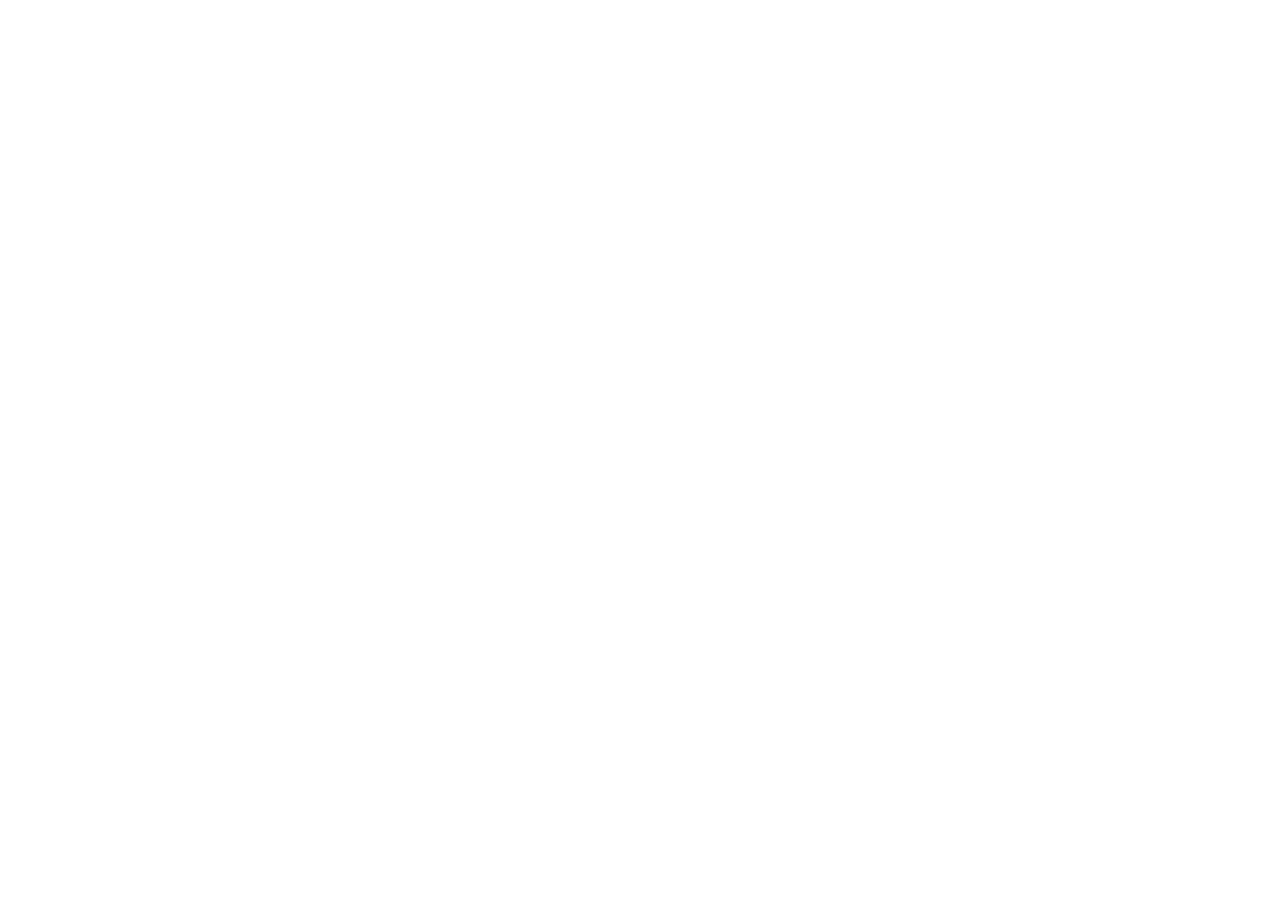
==== index.html @ fe68654c "初始化项目" ====
<!DOCTYPE html>
<html lang="en">

<head>
    <meta charset="UTF-8">
    <meta name="viewport" content="width=device-width, initial-scale=1.0">
    <title>Document</title>
</head>

<body>

</body>

</html>
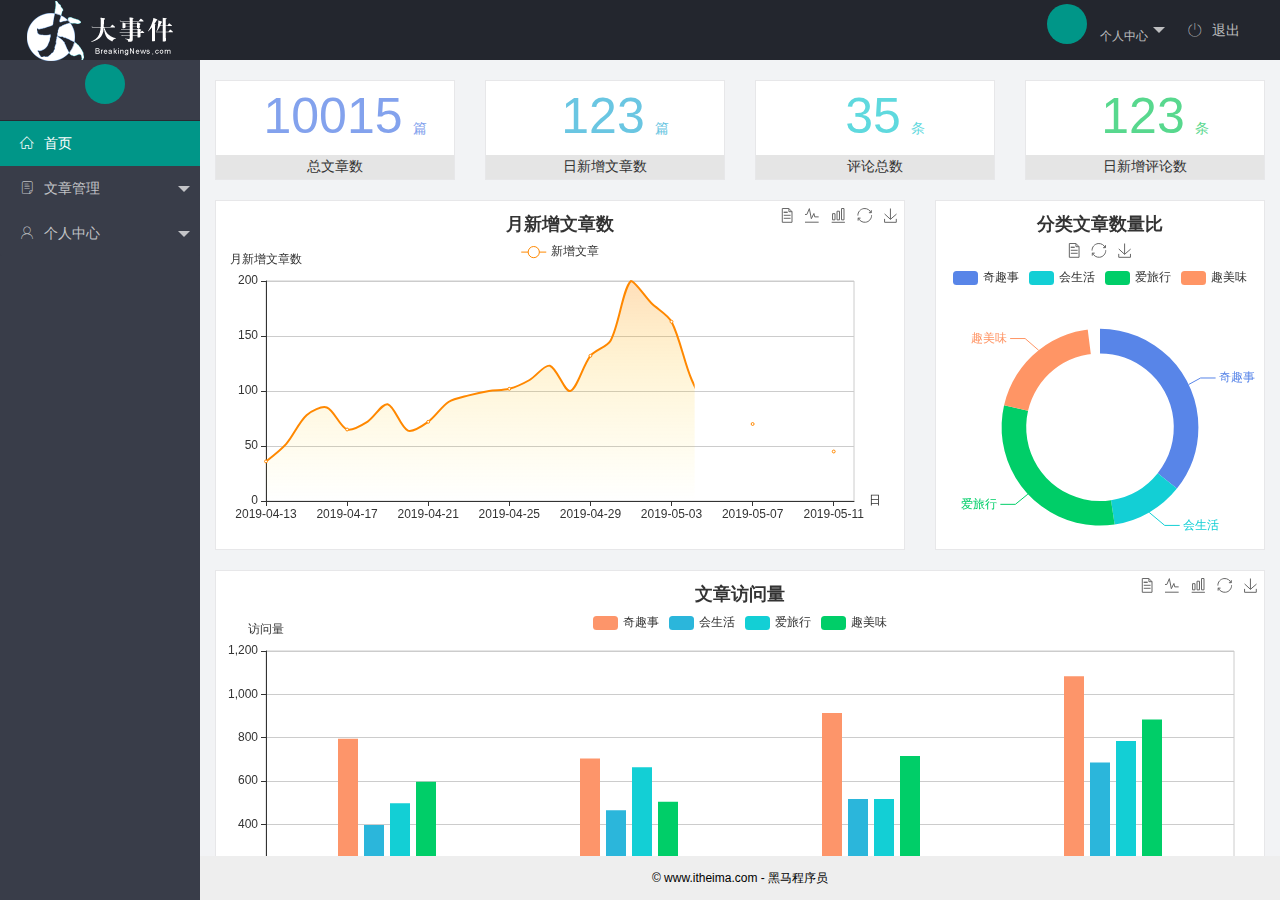
==== commit 1991ad37: "完成了首页" ====
--- a/index.html
+++ b/index.html
@@ -4,10 +4,84 @@
 <head>
     <meta charset="UTF-8">
     <meta name="viewport" content="width=device-width, initial-scale=1.0">
-    <title>Document</title>
+    <title>后台主页</title>
+    <link rel="stylesheet" href="./assets/lib/layui/css/layui.css">
+    <link rel="stylesheet" href="./assets/fonts/iconfont.css">
+    <link rel="stylesheet" href="./assets/css/index.css">
 </head>
 
-<body>
+<body class="layui-layout-body">
+    <div class="layui-layout layui-layout-admin">
+        <div class="layui-header">
+            <div class="layui-logo">
+                <img src="./assets/images/logo.png" alt="">
+            </div>
+            <!-- 头部区域（可配合layui已有的水平导航） -->
+
+            <ul class="layui-nav layui-layout-right">
+                <li class="layui-nav-item">
+                    <a href="javascript:;" class="userinfo">
+                        <span class="text-avatar"></span>
+                        <img src="http://t.cn/RCzsdCq" class="layui-nav-img"> 个人中心
+                    </a>
+                    <dl class="layui-nav-child">
+                        <dd><a href="">基本资料</a></dd>
+                        <dd><a href="">更换头像</a></dd>
+                        <dd><a href="">重置密码</a></dd>
+
+                    </dl>
+                </li>
+                <li class="layui-nav-item logout"><a href="javascript:;"><span class="iconfont icon-tuichu"></span>退出</a></li>
+            </ul>
+        </div>
+
+        <div class="layui-side layui-bg-black">
+            <div class="layui-side-scroll">
+                <div href="javascript:;" class="userinfo">
+                    <img src="http://t.cn/RCzsdCq" class="layui-nav-img">
+                    <span class="text-avatar"></span>
+                    <span class="welcome"></span>
+                </div>
+                <!-- 左侧导航区域（可配合layui已有的垂直导航） -->
+                <ul class="layui-nav layui-nav-tree" lay-shrink="all">
+                    <li class="layui-nav-item layui-this"><a href="./home/dashboard.html" target="fm"><span class="iconfont icon-home"></span>首页</a></li>
+                    <li class="layui-nav-item">
+                        <a class="" href="javascript:;"><span class="iconfont icon-16"></span>文章管理</a>
+                        <dl class="layui-nav-child">
+                            <dd><a href="javascript:;"><i class="layui-icon layui-icon-app"></i>文章列表</a></dd>
+                            <dd><a href="javascript:;"><i class="layui-icon layui-icon-app"></i>文章列表</a></dd>
+                            <dd><a href="javascript:;"><i class="layui-icon layui-icon-app"></i>发表文章</a></dd>
+
+                        </dl>
+                    </li>
+                    <li class="layui-nav-item">
+                        <a href="javascript:;"><span class="iconfont icon-user"></span>个人中心</a>
+                        <dl class="layui-nav-child">
+                            <dd><a href="javascript:;"><i class="layui-icon layui-icon-app"></i>基本资料</a></dd>
+                            <dd><a href="javascript:;"><i class="layui-icon layui-icon-app"></i>更换头像</a></dd>
+                            <dd><a href="javascript:;"><i class="layui-icon layui-icon-app"></i>重置密码</a></dd>
+
+                        </dl>
+                    </li>
+
+                </ul>
+            </div>
+        </div>
+
+        <div class="layui-body">
+            <!-- 内容主体区域 -->
+            <iframe name="fm" src="./home/dashboard.html" frameborder="0"></iframe>
+        </div>
+
+        <div class="layui-footer">
+            <!-- 底部固定区域 -->
+            © www.itheima.com - 黑马程序员
+        </div>
+    </div>
+    <script src="./assets/lib/layui/layui.all.js"></script>
+    <script src="./assets/lib/jquery.js"></script>
+    <script src="./assets/js/formate.js"></script>
+    <script src="./assets/js/index.js"></script>
 
 </body>
 
--- a/assets/lib/layui/css/layui.css
+++ b/assets/lib/layui/css/layui.css
@@ -0,0 +1,2 @@
+/** layui-v2.5.5 MIT License By https://www.layui.com */
+ .layui-inline,img{display:inline-block;vertical-align:middle}h1,h2,h3,h4,h5,h6{font-weight:400}.layui-edge,.layui-header,.layui-inline,.layui-main{position:relative}.layui-body,.layui-edge,.layui-elip{overflow:hidden}.layui-btn,.layui-edge,.layui-inline,img{vertical-align:middle}.layui-btn,.layui-disabled,.layui-icon,.layui-unselect{-moz-user-select:none;-webkit-user-select:none;-ms-user-select:none}.layui-elip,.layui-form-checkbox span,.layui-form-pane .layui-form-label{text-overflow:ellipsis;white-space:nowrap}.layui-breadcrumb,.layui-tree-btnGroup{visibility:hidden}blockquote,body,button,dd,div,dl,dt,form,h1,h2,h3,h4,h5,h6,input,li,ol,p,pre,td,textarea,th,ul{margin:0;padding:0;-webkit-tap-highlight-color:rgba(0,0,0,0)}a:active,a:hover{outline:0}img{border:none}li{list-style:none}table{border-collapse:collapse;border-spacing:0}h4,h5,h6{font-size:100%}button,input,optgroup,option,select,textarea{font-family:inherit;font-size:inherit;font-style:inherit;font-weight:inherit;outline:0}pre{white-space:pre-wrap;white-space:-moz-pre-wrap;white-space:-pre-wrap;white-space:-o-pre-wrap;word-wrap:break-word}body{line-height:24px;font:14px Helvetica Neue,Helvetica,PingFang SC,Tahoma,Arial,sans-serif}hr{height:1px;margin:10px 0;border:0;clear:both}a{color:#333;text-decoration:none}a:hover{color:#777}a cite{font-style:normal;*cursor:pointer}.layui-border-box,.layui-border-box *{box-sizing:border-box}.layui-box,.layui-box *{box-sizing:content-box}.layui-clear{clear:both;*zoom:1}.layui-clear:after{content:'\20';clear:both;*zoom:1;display:block;height:0}.layui-inline{*display:inline;*zoom:1}.layui-edge{display:inline-block;width:0;height:0;border-width:6px;border-style:dashed;border-color:transparent}.layui-edge-top{top:-4px;border-bottom-color:#999;border-bottom-style:solid}.layui-edge-right{border-left-color:#999;border-left-style:solid}.layui-edge-bottom{top:2px;border-top-color:#999;border-top-style:solid}.layui-edge-left{border-right-color:#999;border-right-style:solid}.layui-disabled,.layui-disabled:hover{color:#d2d2d2!important;cursor:not-allowed!important}.layui-circle{border-radius:100%}.layui-show{display:block!important}.layui-hide{display:none!important}@font-face{font-family:layui-icon;src:url(../font/iconfont.eot?v=250);src:url(../font/iconfont.eot?v=250#iefix) format('embedded-opentype'),url(../font/iconfont.woff2?v=250) format('woff2'),url(../font/iconfont.woff?v=250) format('woff'),url(../font/iconfont.ttf?v=250) format('truetype'),url(../font/iconfont.svg?v=250#layui-icon) format('svg')}.layui-icon{font-family:layui-icon!important;font-size:16px;font-style:normal;-webkit-font-smoothing:antialiased;-moz-osx-font-smoothing:grayscale}.layui-icon-reply-fill:before{content:"\e611"}.layui-icon-set-fill:before{content:"\e614"}.layui-icon-menu-fill:before{content:"\e60f"}.layui-icon-search:before{content:"\e615"}.layui-icon-share:before{content:"\e641"}.layui-icon-set-sm:before{content:"\e620"}.layui-icon-engine:before{content:"\e628"}.layui-icon-close:before{content:"\1006"}.layui-icon-close-fill:before{content:"\1007"}.layui-icon-chart-screen:before{content:"\e629"}.layui-icon-star:before{content:"\e600"}.layui-icon-circle-dot:before{content:"\e617"}.layui-icon-chat:before{content:"\e606"}.layui-icon-release:before{content:"\e609"}.layui-icon-list:before{content:"\e60a"}.layui-icon-chart:before{content:"\e62c"}.layui-icon-ok-circle:before{content:"\1005"}.layui-icon-layim-theme:before{content:"\e61b"}.layui-icon-table:before{content:"\e62d"}.layui-icon-right:before{content:"\e602"}.layui-icon-left:before{content:"\e603"}.layui-icon-cart-simple:before{content:"\e698"}.layui-icon-face-cry:before{content:"\e69c"}.layui-icon-face-smile:before{content:"\e6af"}.layui-icon-survey:before{content:"\e6b2"}.layui-icon-tree:before{content:"\e62e"}.layui-icon-upload-circle:before{content:"\e62f"}.layui-icon-add-circle:before{content:"\e61f"}.layui-icon-download-circle:before{content:"\e601"}.layui-icon-templeate-1:before{content:"\e630"}.layui-icon-util:before{content:"\e631"}.layui-icon-face-surprised:before{content:"\e664"}.layui-icon-edit:before{content:"\e642"}.layui-icon-speaker:before{content:"\e645"}.layui-icon-down:before{content:"\e61a"}.layui-icon-file:before{content:"\e621"}.layui-icon-layouts:before{content:"\e632"}.layui-icon-rate-half:before{content:"\e6c9"}.layui-icon-add-circle-fine:before{content:"\e608"}.layui-icon-prev-circle:before{content:"\e633"}.layui-icon-read:before{content:"\e705"}.layui-icon-404:before{content:"\e61c"}.layui-icon-carousel:before{content:"\e634"}.layui-icon-help:before{content:"\e607"}.layui-icon-code-circle:before{content:"\e635"}.layui-icon-water:before{content:"\e636"}.layui-icon-username:before{content:"\e66f"}.layui-icon-find-fill:before{content:"\e670"}.layui-icon-about:before{content:"\e60b"}.layui-icon-location:before{content:"\e715"}.layui-icon-up:before{content:"\e619"}.layui-icon-pause:before{content:"\e651"}.layui-icon-date:before{content:"\e637"}.layui-icon-layim-uploadfile:before{content:"\e61d"}.layui-icon-delete:before{content:"\e640"}.layui-icon-play:before{content:"\e652"}.layui-icon-top:before{content:"\e604"}.layui-icon-friends:before{content:"\e612"}.layui-icon-refresh-3:before{content:"\e9aa"}.layui-icon-ok:before{content:"\e605"}.layui-icon-layer:before{content:"\e638"}.layui-icon-face-smile-fine:before{content:"\e60c"}.layui-icon-dollar:before{content:"\e659"}.layui-icon-group:before{content:"\e613"}.layui-icon-layim-download:before{content:"\e61e"}.layui-icon-picture-fine:before{content:"\e60d"}.layui-icon-link:before{content:"\e64c"}.layui-icon-diamond:before{content:"\e735"}.layui-icon-log:before{content:"\e60e"}.layui-icon-rate-solid:before{content:"\e67a"}.layui-icon-fonts-del:before{content:"\e64f"}.layui-icon-unlink:before{content:"\e64d"}.layui-icon-fonts-clear:before{content:"\e639"}.layui-icon-triangle-r:before{content:"\e623"}.layui-icon-circle:before{content:"\e63f"}.layui-icon-radio:before{content:"\e643"}.layui-icon-align-center:before{content:"\e647"}.layui-icon-align-right:before{content:"\e648"}.layui-icon-align-left:before{content:"\e649"}.layui-icon-loading-1:before{content:"\e63e"}.layui-icon-return:before{content:"\e65c"}.layui-icon-fonts-strong:before{content:"\e62b"}.layui-icon-upload:before{content:"\e67c"}.layui-icon-dialogue:before{content:"\e63a"}.layui-icon-video:before{content:"\e6ed"}.layui-icon-headset:before{content:"\e6fc"}.layui-icon-cellphone-fine:before{content:"\e63b"}.layui-icon-add-1:before{content:"\e654"}.layui-icon-face-smile-b:before{content:"\e650"}.layui-icon-fonts-html:before{content:"\e64b"}.layui-icon-form:before{content:"\e63c"}.layui-icon-cart:before{content:"\e657"}.layui-icon-camera-fill:before{content:"\e65d"}.layui-icon-tabs:before{content:"\e62a"}.layui-icon-fonts-code:before{content:"\e64e"}.layui-icon-fire:before{content:"\e756"}.layui-icon-set:before{content:"\e716"}.layui-icon-fonts-u:before{content:"\e646"}.layui-icon-triangle-d:before{content:"\e625"}.layui-icon-tips:before{content:"\e702"}.layui-icon-picture:before{content:"\e64a"}.layui-icon-more-vertical:before{content:"\e671"}.layui-icon-flag:before{content:"\e66c"}.layui-icon-loading:before{content:"\e63d"}.layui-icon-fonts-i:before{content:"\e644"}.layui-icon-refresh-1:before{content:"\e666"}.layui-icon-rmb:before{content:"\e65e"}.layui-icon-home:before{content:"\e68e"}.layui-icon-user:before{content:"\e770"}.layui-icon-notice:before{content:"\e667"}.layui-icon-login-weibo:before{content:"\e675"}.layui-icon-voice:before{content:"\e688"}.layui-icon-upload-drag:before{content:"\e681"}.layui-icon-login-qq:before{content:"\e676"}.layui-icon-snowflake:before{content:"\e6b1"}.layui-icon-file-b:before{content:"\e655"}.layui-icon-template:before{content:"\e663"}.layui-icon-auz:before{content:"\e672"}.layui-icon-console:before{content:"\e665"}.layui-icon-app:before{content:"\e653"}.layui-icon-prev:before{content:"\e65a"}.layui-icon-website:before{content:"\e7ae"}.layui-icon-next:before{content:"\e65b"}.layui-icon-component:before{content:"\e857"}.layui-icon-more:before{content:"\e65f"}.layui-icon-login-wechat:before{content:"\e677"}.layui-icon-shrink-right:before{content:"\e668"}.layui-icon-spread-left:before{content:"\e66b"}.layui-icon-camera:before{content:"\e660"}.layui-icon-note:before{content:"\e66e"}.layui-icon-refresh:before{content:"\e669"}.layui-icon-female:before{content:"\e661"}.layui-icon-male:before{content:"\e662"}.layui-icon-password:before{content:"\e673"}.layui-icon-senior:before{content:"\e674"}.layui-icon-theme:before{content:"\e66a"}.layui-icon-tread:before{content:"\e6c5"}.layui-icon-praise:before{content:"\e6c6"}.layui-icon-star-fill:before{content:"\e658"}.layui-icon-rate:before{content:"\e67b"}.layui-icon-template-1:before{content:"\e656"}.layui-icon-vercode:before{content:"\e679"}.layui-icon-cellphone:before{content:"\e678"}.layui-icon-screen-full:before{content:"\e622"}.layui-icon-screen-restore:before{content:"\e758"}.layui-icon-cols:before{content:"\e610"}.layui-icon-export:before{content:"\e67d"}.layui-icon-print:before{content:"\e66d"}.layui-icon-slider:before{content:"\e714"}.layui-icon-addition:before{content:"\e624"}.layui-icon-subtraction:before{content:"\e67e"}.layui-icon-service:before{content:"\e626"}.layui-icon-transfer:before{content:"\e691"}.layui-main{width:1140px;margin:0 auto}.layui-header{z-index:1000;height:60px}.layui-header a:hover{transition:all .5s;-webkit-transition:all .5s}.layui-side{position:fixed;left:0;top:0;bottom:0;z-index:999;width:200px;overflow-x:hidden}.layui-side-scroll{position:relative;width:220px;height:100%;overflow-x:hidden}.layui-body{position:absolute;left:200px;right:0;top:0;bottom:0;z-index:998;width:auto;overflow-y:auto;box-sizing:border-box}.layui-layout-body{overflow:hidden}.layui-layout-admin .layui-header{background-color:#23262E}.layui-layout-admin .layui-side{top:60px;width:200px;overflow-x:hidden}.layui-layout-admin .layui-body{position:fixed;top:60px;bottom:44px}.layui-layout-admin .layui-main{width:auto;margin:0 15px}.layui-layout-admin .layui-footer{position:fixed;left:200px;right:0;bottom:0;height:44px;line-height:44px;padding:0 15px;background-color:#eee}.layui-layout-admin .layui-logo{position:absolute;left:0;top:0;width:200px;height:100%;line-height:60px;text-align:center;color:#009688;font-size:16px}.layui-layout-admin .layui-header .layui-nav{background:0 0}.layui-layout-left{position:absolute!important;left:200px;top:0}.layui-layout-right{position:absolute!important;right:0;top:0}.layui-container{position:relative;margin:0 auto;padding:0 15px;box-sizing:border-box}.layui-fluid{position:relative;margin:0 auto;padding:0 15px}.layui-row:after,.layui-row:before{content:'';display:block;clear:both}.layui-col-lg1,.layui-col-lg10,.layui-col-lg11,.layui-col-lg12,.layui-col-lg2,.layui-col-lg3,.layui-col-lg4,.layui-col-lg5,.layui-col-lg6,.layui-col-lg7,.layui-col-lg8,.layui-col-lg9,.layui-col-md1,.layui-col-md10,.layui-col-md11,.layui-col-md12,.layui-col-md2,.layui-col-md3,.layui-col-md4,.layui-col-md5,.layui-col-md6,.layui-col-md7,.layui-col-md8,.layui-col-md9,.layui-col-sm1,.layui-col-sm10,.layui-col-sm11,.layui-col-sm12,.layui-col-sm2,.layui-col-sm3,.layui-col-sm4,.layui-col-sm5,.layui-col-sm6,.layui-col-sm7,.layui-col-sm8,.layui-col-sm9,.layui-col-xs1,.layui-col-xs10,.layui-col-xs11,.layui-col-xs12,.layui-col-xs2,.layui-col-xs3,.layui-col-xs4,.layui-col-xs5,.layui-col-xs6,.layui-col-xs7,.layui-col-xs8,.layui-col-xs9{position:relative;display:block;box-sizing:border-box}.layui-col-xs1,.layui-col-xs10,.layui-col-xs11,.layui-col-xs12,.layui-col-xs2,.layui-col-xs3,.layui-col-xs4,.layui-col-xs5,.layui-col-xs6,.layui-col-xs7,.layui-col-xs8,.layui-col-xs9{float:left}.layui-col-xs1{width:8.33333333%}.layui-col-xs2{width:16.66666667%}.layui-col-xs3{width:25%}.layui-col-xs4{width:33.33333333%}.layui-col-xs5{width:41.66666667%}.layui-col-xs6{width:50%}.layui-col-xs7{width:58.33333333%}.layui-col-xs8{width:66.66666667%}.layui-col-xs9{width:75%}.layui-col-xs10{width:83.33333333%}.layui-col-xs11{width:91.66666667%}.layui-col-xs12{width:100%}.layui-col-xs-offset1{margin-left:8.33333333%}.layui-col-xs-offset2{margin-left:16.66666667%}.layui-col-xs-offset3{margin-left:25%}.layui-col-xs-offset4{margin-left:33.33333333%}.layui-col-xs-offset5{margin-left:41.66666667%}.layui-col-xs-offset6{margin-left:50%}.layui-col-xs-offset7{margin-left:58.33333333%}.layui-col-xs-offset8{margin-left:66.66666667%}.layui-col-xs-offset9{margin-left:75%}.layui-col-xs-offset10{margin-left:83.33333333%}.layui-col-xs-offset11{margin-left:91.66666667%}.layui-col-xs-offset12{margin-left:100%}@media screen and (max-width:768px){.layui-hide-xs{display:none!important}.layui-show-xs-block{display:block!important}.layui-show-xs-inline{display:inline!important}.layui-show-xs-inline-block{display:inline-block!important}}@media screen and (min-width:768px){.layui-container{width:750px}.layui-hide-sm{display:none!important}.layui-show-sm-block{display:block!important}.layui-show-sm-inline{display:inline!important}.layui-show-sm-inline-block{display:inline-block!important}.layui-col-sm1,.layui-col-sm10,.layui-col-sm11,.layui-col-sm12,.layui-col-sm2,.layui-col-sm3,.layui-col-sm4,.layui-col-sm5,.layui-col-sm6,.layui-col-sm7,.layui-col-sm8,.layui-col-sm9{float:left}.layui-col-sm1{width:8.33333333%}.layui-col-sm2{width:16.66666667%}.layui-col-sm3{width:25%}.layui-col-sm4{width:33.33333333%}.layui-col-sm5{width:41.66666667%}.layui-col-sm6{width:50%}.layui-col-sm7{width:58.33333333%}.layui-col-sm8{width:66.66666667%}.layui-col-sm9{width:75%}.layui-col-sm10{width:83.33333333%}.layui-col-sm11{width:91.66666667%}.layui-col-sm12{width:100%}.layui-col-sm-offset1{margin-left:8.33333333%}.layui-col-sm-offset2{margin-left:16.66666667%}.layui-col-sm-offset3{margin-left:25%}.layui-col-sm-offset4{margin-left:33.33333333%}.layui-col-sm-offset5{margin-left:41.66666667%}.layui-col-sm-offset6{margin-left:50%}.layui-col-sm-offset7{margin-left:58.33333333%}.layui-col-sm-offset8{margin-left:66.66666667%}.layui-col-sm-offset9{margin-left:75%}.layui-col-sm-offset10{margin-left:83.33333333%}.layui-col-sm-offset11{margin-left:91.66666667%}.layui-col-sm-offset12{margin-left:100%}}@media screen and (min-width:992px){.layui-container{width:970px}.layui-hide-md{display:none!important}.layui-show-md-block{display:block!important}.layui-show-md-inline{display:inline!important}.layui-show-md-inline-block{display:inline-block!important}.layui-col-md1,.layui-col-md10,.layui-col-md11,.layui-col-md12,.layui-col-md2,.layui-col-md3,.layui-col-md4,.layui-col-md5,.layui-col-md6,.layui-col-md7,.layui-col-md8,.layui-col-md9{float:left}.layui-col-md1{width:8.33333333%}.layui-col-md2{width:16.66666667%}.layui-col-md3{width:25%}.layui-col-md4{width:33.33333333%}.layui-col-md5{width:41.66666667%}.layui-col-md6{width:50%}.layui-col-md7{width:58.33333333%}.layui-col-md8{width:66.66666667%}.layui-col-md9{width:75%}.layui-col-md10{width:83.33333333%}.layui-col-md11{width:91.66666667%}.layui-col-md12{width:100%}.layui-col-md-offset1{margin-left:8.33333333%}.layui-col-md-offset2{margin-left:16.66666667%}.layui-col-md-offset3{margin-left:25%}.layui-col-md-offset4{margin-left:33.33333333%}.layui-col-md-offset5{margin-left:41.66666667%}.layui-col-md-offset6{margin-left:50%}.layui-col-md-offset7{margin-left:58.33333333%}.layui-col-md-offset8{margin-left:66.66666667%}.layui-col-md-offset9{margin-left:75%}.layui-col-md-offset10{margin-left:83.33333333%}.layui-col-md-offset11{margin-left:91.66666667%}.layui-col-md-offset12{margin-left:100%}}@media screen and (min-width:1200px){.layui-container{width:1170px}.layui-hide-lg{display:none!important}.layui-show-lg-block{display:block!important}.layui-show-lg-inline{display:inline!important}.layui-show-lg-inline-block{display:inline-block!important}.layui-col-lg1,.layui-col-lg10,.layui-col-lg11,.layui-col-lg12,.layui-col-lg2,.layui-col-lg3,.layui-col-lg4,.layui-col-lg5,.layui-col-lg6,.layui-col-lg7,.layui-col-lg8,.layui-col-lg9{float:left}.layui-col-lg1{width:8.33333333%}.layui-col-lg2{width:16.66666667%}.layui-col-lg3{width:25%}.layui-col-lg4{width:33.33333333%}.layui-col-lg5{width:41.66666667%}.layui-col-lg6{width:50%}.layui-col-lg7{width:58.33333333%}.layui-col-lg8{width:66.66666667%}.layui-col-lg9{width:75%}.layui-col-lg10{width:83.33333333%}.layui-col-lg11{width:91.66666667%}.layui-col-lg12{width:100%}.layui-col-lg-offset1{margin-left:8.33333333%}.layui-col-lg-offset2{margin-left:16.66666667%}.layui-col-lg-offset3{margin-left:25%}.layui-col-lg-offset4{margin-left:33.33333333%}.layui-col-lg-offset5{margin-left:41.66666667%}.layui-col-lg-offset6{margin-left:50%}.layui-col-lg-offset7{margin-left:58.33333333%}.layui-col-lg-offset8{margin-left:66.66666667%}.layui-col-lg-offset9{margin-left:75%}.layui-col-lg-offset10{margin-left:83.33333333%}.layui-col-lg-offset11{margin-left:91.66666667%}.layui-col-lg-offset12{margin-left:100%}}.layui-col-space1{margin:-.5px}.layui-col-space1>*{padding:.5px}.layui-col-space3{margin:-1.5px}.layui-col-space3>*{padding:1.5px}.layui-col-space5{margin:-2.5px}.layui-col-space5>*{padding:2.5px}.layui-col-space8{margin:-3.5px}.layui-col-space8>*{padding:3.5px}.layui-col-space10{margin:-5px}.layui-col-space10>*{padding:5px}.layui-col-space12{margin:-6px}.layui-col-space12>*{padding:6px}.layui-col-space15{margin:-7.5px}.layui-col-space15>*{padding:7.5px}.layui-col-space18{margin:-9px}.layui-col-space18>*{padding:9px}.layui-col-space20{margin:-10px}.layui-col-space20>*{padding:10px}.layui-col-space22{margin:-11px}.layui-col-space22>*{padding:11px}.layui-col-space25{margin:-12.5px}.layui-col-space25>*{padding:12.5px}.layui-col-space30{margin:-15px}.layui-col-space30>*{padding:15px}.layui-btn,.layui-input,.layui-select,.layui-textarea,.layui-upload-button{outline:0;-webkit-appearance:none;transition:all .3s;-webkit-transition:all .3s;box-sizing:border-box}.layui-elem-quote{margin-bottom:10px;padding:15px;line-height:22px;border-left:5px solid #009688;border-radius:0 2px 2px 0;background-color:#f2f2f2}.layui-quote-nm{border-style:solid;border-width:1px 1px 1px 5px;background:0 0}.layui-elem-field{margin-bottom:10px;padding:0;border-width:1px;border-style:solid}.layui-elem-field legend{margin-left:20px;padding:0 10px;font-size:20px;font-weight:300}.layui-field-title{margin:10px 0 20px;border-width:1px 0 0}.layui-field-box{padding:10px 15px}.layui-field-title .layui-field-box{padding:10px 0}.layui-progress{position:relative;height:6px;border-radius:20px;background-color:#e2e2e2}.layui-progress-bar{position:absolute;left:0;top:0;width:0;max-width:100%;height:6px;border-radius:20px;text-align:right;background-color:#5FB878;transition:all .3s;-webkit-transition:all .3s}.layui-progress-big,.layui-progress-big .layui-progress-bar{height:18px;line-height:18px}.layui-progress-text{position:relative;top:-20px;line-height:18px;font-size:12px;color:#666}.layui-progress-big .layui-progress-text{position:static;padding:0 10px;color:#fff}.layui-collapse{border-width:1px;border-style:solid;border-radius:2px}.layui-colla-content,.layui-colla-item{border-top-width:1px;border-top-style:solid}.layui-colla-item:first-child{border-top:none}.layui-colla-title{position:relative;height:42px;line-height:42px;padding:0 15px 0 35px;color:#333;background-color:#f2f2f2;cursor:pointer;font-size:14px;overflow:hidden}.layui-colla-content{display:none;padding:10px 15px;line-height:22px;color:#666}.layui-colla-icon{position:absolute;left:15px;top:0;font-size:14px}.layui-card{margin-bottom:15px;border-radius:2px;background-color:#fff;box-shadow:0 1px 2px 0 rgba(0,0,0,.05)}.layui-card:last-child{margin-bottom:0}.layui-card-header{position:relative;height:42px;line-height:42px;padding:0 15px;border-bottom:1px solid #f6f6f6;color:#333;border-radius:2px 2px 0 0;font-size:14px}.layui-bg-black,.layui-bg-blue,.layui-bg-cyan,.layui-bg-green,.layui-bg-orange,.layui-bg-red{color:#fff!important}.layui-card-body{position:relative;padding:10px 15px;line-height:24px}.layui-card-body[pad15]{padding:15px}.layui-card-body[pad20]{padding:20px}.layui-card-body .layui-table{margin:5px 0}.layui-card .layui-tab{margin:0}.layui-panel-window{position:relative;padding:15px;border-radius:0;border-top:5px solid #E6E6E6;background-color:#fff}.layui-auxiliar-moving{position:fixed;left:0;right:0;top:0;bottom:0;width:100%;height:100%;background:0 0;z-index:9999999999}.layui-form-label,.layui-form-mid,.layui-form-select,.layui-input-block,.layui-input-inline,.layui-textarea{position:relative}.layui-bg-red{background-color:#FF5722!important}.layui-bg-orange{background-color:#FFB800!important}.layui-bg-green{background-color:#009688!important}.layui-bg-cyan{background-color:#2F4056!important}.layui-bg-blue{background-color:#1E9FFF!important}.layui-bg-black{background-color:#393D49!important}.layui-bg-gray{background-color:#eee!important;color:#666!important}.layui-badge-rim,.layui-colla-content,.layui-colla-item,.layui-collapse,.layui-elem-field,.layui-form-pane .layui-form-item[pane],.layui-form-pane .layui-form-label,.layui-input,.layui-layedit,.layui-layedit-tool,.layui-quote-nm,.layui-select,.layui-tab-bar,.layui-tab-card,.layui-tab-title,.layui-tab-title .layui-this:after,.layui-textarea{border-color:#e6e6e6}.layui-timeline-item:before,hr{background-color:#e6e6e6}.layui-text{line-height:22px;font-size:14px;color:#666}.layui-text h1,.layui-text h2,.layui-text h3{font-weight:500;color:#333}.layui-text h1{font-size:30px}.layui-text h2{font-size:24px}.layui-text h3{font-size:18px}.layui-text a:not(.layui-btn){color:#01AAED}.layui-text a:not(.layui-btn):hover{text-decoration:underline}.layui-text ul{padding:5px 0 5px 15px}.layui-text ul li{margin-top:5px;list-style-type:disc}.layui-text em,.layui-word-aux{color:#999!important;padding:0 5px!important}.layui-btn{display:inline-block;height:38px;line-height:38px;padding:0 18px;background-color:#009688;color:#fff;white-space:nowrap;text-align:center;font-size:14px;border:none;border-radius:2px;cursor:pointer}.layui-btn:hover{opacity:.8;filter:alpha(opacity=80);color:#fff}.layui-btn:active{opacity:1;filter:alpha(opacity=100)}.layui-btn+.layui-btn{margin-left:10px}.layui-btn-container{font-size:0}.layui-btn-container .layui-btn{margin-right:10px;margin-bottom:10px}.layui-btn-container .layui-btn+.layui-btn{margin-left:0}.layui-table .layui-btn-container .layui-btn{margin-bottom:9px}.layui-btn-radius{border-radius:100px}.layui-btn .layui-icon{margin-right:3px;font-size:18px;vertical-align:bottom;vertical-align:middle\9}.layui-btn-primary{border:1px solid #C9C9C9;background-color:#fff;color:#555}.layui-btn-primary:hover{border-color:#009688;color:#333}.layui-btn-normal{background-color:#1E9FFF}.layui-btn-warm{background-color:#FFB800}.layui-btn-danger{background-color:#FF5722}.layui-btn-checked{background-color:#5FB878}.layui-btn-disabled,.layui-btn-disabled:active,.layui-btn-disabled:hover{border:1px solid #e6e6e6;background-color:#FBFBFB;color:#C9C9C9;cursor:not-allowed;opacity:1}.layui-btn-lg{height:44px;line-height:44px;padding:0 25px;font-size:16px}.layui-btn-sm{height:30px;line-height:30px;padding:0 10px;font-size:12px}.layui-btn-sm i{font-size:16px!important}.layui-btn-xs{height:22px;line-height:22px;padding:0 5px;font-size:12px}.layui-btn-xs i{font-size:14px!important}.layui-btn-group{display:inline-block;vertical-align:middle;font-size:0}.layui-btn-group .layui-btn{margin-left:0!important;margin-right:0!important;border-left:1px solid rgba(255,255,255,.5);border-radius:0}.layui-btn-group .layui-btn-primary{border-left:none}.layui-btn-group .layui-btn-primary:hover{border-color:#C9C9C9;color:#009688}.layui-btn-group .layui-btn:first-child{border-left:none;border-radius:2px 0 0 2px}.layui-btn-group .layui-btn-primary:first-child{border-left:1px solid #c9c9c9}.layui-btn-group .layui-btn:last-child{border-radius:0 2px 2px 0}.layui-btn-group .layui-btn+.layui-btn{margin-left:0}.layui-btn-group+.layui-btn-group{margin-left:10px}.layui-btn-fluid{width:100%}.layui-input,.layui-select,.layui-textarea{height:38px;line-height:1.3;line-height:38px\9;border-width:1px;border-style:solid;background-color:#fff;border-radius:2px}.layui-input::-webkit-input-placeholder,.layui-select::-webkit-input-placeholder,.layui-textarea::-webkit-input-placeholder{line-height:1.3}.layui-input,.layui-textarea{display:block;width:100%;padding-left:10px}.layui-input:hover,.layui-textarea:hover{border-color:#D2D2D2!important}.layui-input:focus,.layui-textarea:focus{border-color:#C9C9C9!important}.layui-textarea{min-height:100px;height:auto;line-height:20px;padding:6px 10px;resize:vertical}.layui-select{padding:0 10px}.layui-form input[type=checkbox],.layui-form input[type=radio],.layui-form select{display:none}.layui-form [lay-ignore]{display:initial}.layui-form-item{margin-bottom:15px;clear:both;*zoom:1}.layui-form-item:after{content:'\20';clear:both;*zoom:1;display:block;height:0}.layui-form-label{float:left;display:block;padding:9px 15px;width:80px;font-weight:400;line-height:20px;text-align:right}.layui-form-label-col{display:block;float:none;padding:9px 0;line-height:20px;text-align:left}.layui-form-item .layui-inline{margin-bottom:5px;margin-right:10px}.layui-input-block{margin-left:110px;min-height:36px}.layui-input-inline{display:inline-block;vertical-align:middle}.layui-form-item .layui-input-inline{float:left;width:190px;margin-right:10px}.layui-form-text .layui-input-inline{width:auto}.layui-form-mid{float:left;display:block;padding:9px 0!important;line-height:20px;margin-right:10px}.layui-form-danger+.layui-form-select .layui-input,.layui-form-danger:focus{border-color:#FF5722!important}.layui-form-select .layui-input{padding-right:30px;cursor:pointer}.layui-form-select .layui-edge{position:absolute;right:10px;top:50%;margin-top:-3px;cursor:pointer;border-width:6px;border-top-color:#c2c2c2;border-top-style:solid;transition:all .3s;-webkit-transition:all .3s}.layui-form-select dl{display:none;position:absolute;left:0;top:42px;padding:5px 0;z-index:899;min-width:100%;border:1px solid #d2d2d2;max-height:300px;overflow-y:auto;background-color:#fff;border-radius:2px;box-shadow:0 2px 4px rgba(0,0,0,.12);box-sizing:border-box}.layui-form-select dl dd,.layui-form-select dl dt{padding:0 10px;line-height:36px;white-space:nowrap;overflow:hidden;text-overflow:ellipsis}.layui-form-select dl dt{font-size:12px;color:#999}.layui-form-select dl dd{cursor:pointer}.layui-form-select dl dd:hover{background-color:#f2f2f2;-webkit-transition:.5s all;transition:.5s all}.layui-form-select .layui-select-group dd{padding-left:20px}.layui-form-select dl dd.layui-select-tips{padding-left:10px!important;color:#999}.layui-form-select dl dd.layui-this{background-color:#5FB878;color:#fff}.layui-form-checkbox,.layui-form-select dl dd.layui-disabled{background-color:#fff}.layui-form-selected dl{display:block}.layui-form-checkbox,.layui-form-checkbox *,.layui-form-switch{display:inline-block;vertical-align:middle}.layui-form-selected .layui-edge{margin-top:-9px;-webkit-transform:rotate(180deg);transform:rotate(180deg);margin-top:-3px\9}:root .layui-form-selected .layui-edge{margin-top:-9px\0/IE9}.layui-form-selectup dl{top:auto;bottom:42px}.layui-select-none{margin:5px 0;text-align:center;color:#999}.layui-select-disabled .layui-disabled{border-color:#eee!important}.layui-select-disabled .layui-edge{border-top-color:#d2d2d2}.layui-form-checkbox{position:relative;height:30px;line-height:30px;margin-right:10px;padding-right:30px;cursor:pointer;font-size:0;-webkit-transition:.1s linear;transition:.1s linear;box-sizing:border-box}.layui-form-checkbox span{padding:0 10px;height:100%;font-size:14px;border-radius:2px 0 0 2px;background-color:#d2d2d2;color:#fff;overflow:hidden}.layui-form-checkbox:hover span{background-color:#c2c2c2}.layui-form-checkbox i{position:absolute;right:0;top:0;width:30px;height:28px;border:1px solid #d2d2d2;border-left:none;border-radius:0 2px 2px 0;color:#fff;font-size:20px;text-align:center}.layui-form-checkbox:hover i{border-color:#c2c2c2;color:#c2c2c2}.layui-form-checked,.layui-form-checked:hover{border-color:#5FB878}.layui-form-checked span,.layui-form-checked:hover span{background-color:#5FB878}.layui-form-checked i,.layui-form-checked:hover i{color:#5FB878}.layui-form-item .layui-form-checkbox{margin-top:4px}.layui-form-checkbox[lay-skin=primary]{height:auto!important;line-height:normal!important;min-width:18px;min-height:18px;border:none!important;margin-right:0;padding-left:28px;padding-right:0;background:0 0}.layui-form-checkbox[lay-skin=primary] span{padding-left:0;padding-right:15px;line-height:18px;background:0 0;color:#666}.layui-form-checkbox[lay-skin=primary] i{right:auto;left:0;width:16px;height:16px;line-height:16px;border:1px solid #d2d2d2;font-size:12px;border-radius:2px;background-color:#fff;-webkit-transition:.1s linear;transition:.1s linear}.layui-form-checkbox[lay-skin=primary]:hover i{border-color:#5FB878;color:#fff}.layui-form-checked[lay-skin=primary] i{border-color:#5FB878!important;background-color:#5FB878;color:#fff}.layui-checkbox-disbaled[lay-skin=primary] span{background:0 0!important;color:#c2c2c2}.layui-checkbox-disbaled[lay-skin=primary]:hover i{border-color:#d2d2d2}.layui-form-item .layui-form-checkbox[lay-skin=primary]{margin-top:10px}.layui-form-switch{position:relative;height:22px;line-height:22px;min-width:35px;padding:0 5px;margin-top:8px;border:1px solid #d2d2d2;border-radius:20px;cursor:pointer;background-color:#fff;-webkit-transition:.1s linear;transition:.1s linear}.layui-form-switch i{position:absolute;left:5px;top:3px;width:16px;height:16px;border-radius:20px;background-color:#d2d2d2;-webkit-transition:.1s linear;transition:.1s linear}.layui-form-switch em{position:relative;top:0;width:25px;margin-left:21px;padding:0!important;text-align:center!important;color:#999!important;font-style:normal!important;font-size:12px}.layui-form-onswitch{border-color:#5FB878;background-color:#5FB878}.layui-checkbox-disbaled,.layui-checkbox-disbaled i{border-color:#e2e2e2!important}.layui-form-onswitch i{left:100%;margin-left:-21px;background-color:#fff}.layui-form-onswitch em{margin-left:5px;margin-right:21px;color:#fff!important}.layui-checkbox-disbaled span{background-color:#e2e2e2!important}.layui-checkbox-disbaled:hover i{color:#fff!important}[lay-radio]{display:none}.layui-form-radio,.layui-form-radio *{display:inline-block;vertical-align:middle}.layui-form-radio{line-height:28px;margin:6px 10px 0 0;padding-right:10px;cursor:pointer;font-size:0}.layui-form-radio *{font-size:14px}.layui-form-radio>i{margin-right:8px;font-size:22px;color:#c2c2c2}.layui-form-radio>i:hover,.layui-form-radioed>i{color:#5FB878}.layui-radio-disbaled>i{color:#e2e2e2!important}.layui-form-pane .layui-form-label{width:110px;padding:8px 15px;height:38px;line-height:20px;border-width:1px;border-style:solid;border-radius:2px 0 0 2px;text-align:center;background-color:#FBFBFB;overflow:hidden;box-sizing:border-box}.layui-form-pane .layui-input-inline{margin-left:-1px}.layui-form-pane .layui-input-block{margin-left:110px;left:-1px}.layui-form-pane .layui-input{border-radius:0 2px 2px 0}.layui-form-pane .layui-form-text .layui-form-label{float:none;width:100%;border-radius:2px;box-sizing:border-box;text-align:left}.layui-form-pane .layui-form-text .layui-input-inline{display:block;margin:0;top:-1px;clear:both}.layui-form-pane .layui-form-text .layui-input-block{margin:0;left:0;top:-1px}.layui-form-pane .layui-form-text .layui-textarea{min-height:100px;border-radius:0 0 2px 2px}.layui-form-pane .layui-form-checkbox{margin:4px 0 4px 10px}.layui-form-pane .layui-form-radio,.layui-form-pane .layui-form-switch{margin-top:6px;margin-left:10px}.layui-form-pane .layui-form-item[pane]{position:relative;border-width:1px;border-style:solid}.layui-form-pane .layui-form-item[pane] .layui-form-label{position:absolute;left:0;top:0;height:100%;border-width:0 1px 0 0}.layui-form-pane .layui-form-item[pane] .layui-input-inline{margin-left:110px}@media screen and (max-width:450px){.layui-form-item .layui-form-label{text-overflow:ellipsis;overflow:hidden;white-space:nowrap}.layui-form-item .layui-inline{display:block;margin-right:0;margin-bottom:20px;clear:both}.layui-form-item .layui-inline:after{content:'\20';clear:both;display:block;height:0}.layui-form-item .layui-input-inline{display:block;float:none;left:-3px;width:auto;margin:0 0 10px 112px}.layui-form-item .layui-input-inline+.layui-form-mid{margin-left:110px;top:-5px;padding:0}.layui-form-item .layui-form-checkbox{margin-right:5px;margin-bottom:5px}}.layui-layedit{border-width:1px;border-style:solid;border-radius:2px}.layui-layedit-tool{padding:3px 5px;border-bottom-width:1px;border-bottom-style:solid;font-size:0}.layedit-tool-fixed{position:fixed;top:0;border-top:1px solid #e2e2e2}.layui-layedit-tool .layedit-tool-mid,.layui-layedit-tool .layui-icon{display:inline-block;vertical-align:middle;text-align:center;font-size:14px}.layui-layedit-tool .layui-icon{position:relative;width:32px;height:30px;line-height:30px;margin:3px 5px;color:#777;cursor:pointer;border-radius:2px}.layui-layedit-tool .layui-icon:hover{color:#393D49}.layui-layedit-tool .layui-icon:active{color:#000}.layui-layedit-tool .layedit-tool-active{background-color:#e2e2e2;color:#000}.layui-layedit-tool .layui-disabled,.layui-layedit-tool .layui-disabled:hover{color:#d2d2d2;cursor:not-allowed}.layui-layedit-tool .layedit-tool-mid{width:1px;height:18px;margin:0 10px;background-color:#d2d2d2}.layedit-tool-html{width:50px!important;font-size:30px!important}.layedit-tool-b,.layedit-tool-code,.layedit-tool-help{font-size:16px!important}.layedit-tool-d,.layedit-tool-face,.layedit-tool-image,.layedit-tool-unlink{font-size:18px!important}.layedit-tool-image input{position:absolute;font-size:0;left:0;top:0;width:100%;height:100%;opacity:.01;filter:Alpha(opacity=1);cursor:pointer}.layui-layedit-iframe iframe{display:block;width:100%}#LAY_layedit_code{overflow:hidden}.layui-laypage{display:inline-block;*display:inline;*zoom:1;vertical-align:middle;margin:10px 0;font-size:0}.layui-laypage>a:first-child,.layui-laypage>a:first-child em{border-radius:2px 0 0 2px}.layui-laypage>a:last-child,.layui-laypage>a:last-child em{border-radius:0 2px 2px 0}.layui-laypage>:first-child{margin-left:0!important}.layui-laypage>:last-child{margin-right:0!important}.layui-laypage a,.layui-laypage button,.layui-laypage input,.layui-laypage select,.layui-laypage span{border:1px solid #e2e2e2}.layui-laypage a,.layui-laypage span{display:inline-block;*display:inline;*zoom:1;vertical-align:middle;padding:0 15px;height:28px;line-height:28px;margin:0 -1px 5px 0;background-color:#fff;color:#333;font-size:12px}.layui-flow-more a *,.layui-laypage input,.layui-table-view select[lay-ignore]{display:inline-block}.layui-laypage a:hover{color:#009688}.layui-laypage em{font-style:normal}.layui-laypage .layui-laypage-spr{color:#999;font-weight:700}.layui-laypage a{text-decoration:none}.layui-laypage .layui-laypage-curr{position:relative}.layui-laypage .layui-laypage-curr em{position:relative;color:#fff}.layui-laypage .layui-laypage-curr .layui-laypage-em{position:absolute;left:-1px;top:-1px;padding:1px;width:100%;height:100%;background-color:#009688}.layui-laypage-em{border-radius:2px}.layui-laypage-next em,.layui-laypage-prev em{font-family:Sim sun;font-size:16px}.layui-laypage .layui-laypage-count,.layui-laypage .layui-laypage-limits,.layui-laypage .layui-laypage-refresh,.layui-laypage .layui-laypage-skip{margin-left:10px;margin-right:10px;padding:0;border:none}.layui-laypage .layui-laypage-limits,.layui-laypage .layui-laypage-refresh{vertical-align:top}.layui-laypage .layui-laypage-refresh i{font-size:18px;cursor:pointer}.layui-laypage select{height:22px;padding:3px;border-radius:2px;cursor:pointer}.layui-laypage .layui-laypage-skip{height:30px;line-height:30px;color:#999}.layui-laypage button,.layui-laypage input{height:30px;line-height:30px;border-radius:2px;vertical-align:top;background-color:#fff;box-sizing:border-box}.layui-laypage input{width:40px;margin:0 10px;padding:0 3px;text-align:center}.layui-laypage input:focus,.layui-laypage select:focus{border-color:#009688!important}.layui-laypage button{margin-left:10px;padding:0 10px;cursor:pointer}.layui-table,.layui-table-view{margin:10px 0}.layui-flow-more{margin:10px 0;text-align:center;color:#999;font-size:14px}.layui-flow-more a{height:32px;line-height:32px}.layui-flow-more a *{vertical-align:top}.layui-flow-more a cite{padding:0 20px;border-radius:3px;background-color:#eee;color:#333;font-style:normal}.layui-flow-more a cite:hover{opacity:.8}.layui-flow-more a i{font-size:30px;color:#737383}.layui-table{width:100%;background-color:#fff;color:#666}.layui-table tr{transition:all .3s;-webkit-transition:all .3s}.layui-table th{text-align:left;font-weight:400}.layui-table tbody tr:hover,.layui-table thead tr,.layui-table-click,.layui-table-header,.layui-table-hover,.layui-table-mend,.layui-table-patch,.layui-table-tool,.layui-table-total,.layui-table-total tr,.layui-table[lay-even] tr:nth-child(even){background-color:#f2f2f2}.layui-table td,.layui-table th,.layui-table-col-set,.layui-table-fixed-r,.layui-table-grid-down,.layui-table-header,.layui-table-page,.layui-table-tips-main,.layui-table-tool,.layui-table-total,.layui-table-view,.layui-table[lay-skin=line],.layui-table[lay-skin=row]{border-width:1px;border-style:solid;border-color:#e6e6e6}.layui-table td,.layui-table th{position:relative;padding:9px 15px;min-height:20px;line-height:20px;font-size:14px}.layui-table[lay-skin=line] td,.layui-table[lay-skin=line] th{border-width:0 0 1px}.layui-table[lay-skin=row] td,.layui-table[lay-skin=row] th{border-width:0 1px 0 0}.layui-table[lay-skin=nob] td,.layui-table[lay-skin=nob] th{border:none}.layui-table img{max-width:100px}.layui-table[lay-size=lg] td,.layui-table[lay-size=lg] th{padding:15px 30px}.layui-table-view .layui-table[lay-size=lg] .layui-table-cell{height:40px;line-height:40px}.layui-table[lay-size=sm] td,.layui-table[lay-size=sm] th{font-size:12px;padding:5px 10px}.layui-table-view .layui-table[lay-size=sm] .layui-table-cell{height:20px;line-height:20px}.layui-table[lay-data]{display:none}.layui-table-box{position:relative;overflow:hidden}.layui-table-view .layui-table{position:relative;width:auto;margin:0}.layui-table-view .layui-table[lay-skin=line]{border-width:0 1px 0 0}.layui-table-view .layui-table[lay-skin=row]{border-width:0 0 1px}.layui-table-view .layui-table td,.layui-table-view .layui-table th{padding:5px 0;border-top:none;border-left:none}.layui-table-view .layui-table th.layui-unselect .layui-table-cell span{cursor:pointer}.layui-table-view .layui-table td{cursor:default}.layui-table-view .layui-table td[data-edit=text]{cursor:text}.layui-table-view .layui-form-checkbox[lay-skin=primary] i{width:18px;height:18px}.layui-table-view .layui-form-radio{line-height:0;padding:0}.layui-table-view .layui-form-radio>i{margin:0;font-size:20px}.layui-table-init{position:absolute;left:0;top:0;width:100%;height:100%;text-align:center;z-index:110}.layui-table-init .layui-icon{position:absolute;left:50%;top:50%;margin:-15px 0 0 -15px;font-size:30px;color:#c2c2c2}.layui-table-header{border-width:0 0 1px;overflow:hidden}.layui-table-header .layui-table{margin-bottom:-1px}.layui-table-tool .layui-inline[lay-event]{position:relative;width:26px;height:26px;padding:5px;line-height:16px;margin-right:10px;text-align:center;color:#333;border:1px solid #ccc;cursor:pointer;-webkit-transition:.5s all;transition:.5s all}.layui-table-tool .layui-inline[lay-event]:hover{border:1px solid #999}.layui-table-tool-temp{padding-right:120px}.layui-table-tool-self{position:absolute;right:17px;top:10px}.layui-table-tool .layui-table-tool-self .layui-inline[lay-event]{margin:0 0 0 10px}.layui-table-tool-panel{position:absolute;top:29px;left:-1px;padding:5px 0;min-width:150px;min-height:40px;border:1px solid #d2d2d2;text-align:left;overflow-y:auto;background-color:#fff;box-shadow:0 2px 4px rgba(0,0,0,.12)}.layui-table-cell,.layui-table-tool-panel li{overflow:hidden;text-overflow:ellipsis;white-space:nowrap}.layui-table-tool-panel li{padding:0 10px;line-height:30px;-webkit-transition:.5s all;transition:.5s all}.layui-table-tool-panel li .layui-form-checkbox[lay-skin=primary]{width:100%;padding-left:28px}.layui-table-tool-panel li:hover{background-color:#f2f2f2}.layui-table-tool-panel li .layui-form-checkbox[lay-skin=primary] i{position:absolute;left:0;top:0}.layui-table-tool-panel li .layui-form-checkbox[lay-skin=primary] span{padding:0}.layui-table-tool .layui-table-tool-self .layui-table-tool-panel{left:auto;right:-1px}.layui-table-col-set{position:absolute;right:0;top:0;width:20px;height:100%;border-width:0 0 0 1px;background-color:#fff}.layui-table-sort{width:10px;height:20px;margin-left:5px;cursor:pointer!important}.layui-table-sort .layui-edge{position:absolute;left:5px;border-width:5px}.layui-table-sort .layui-table-sort-asc{top:3px;border-top:none;border-bottom-style:solid;border-bottom-color:#b2b2b2}.layui-table-sort .layui-table-sort-asc:hover{border-bottom-color:#666}.layui-table-sort .layui-table-sort-desc{bottom:5px;border-bottom:none;border-top-style:solid;border-top-color:#b2b2b2}.layui-table-sort .layui-table-sort-desc:hover{border-top-color:#666}.layui-table-sort[lay-sort=asc] .layui-table-sort-asc{border-bottom-color:#000}.layui-table-sort[lay-sort=desc] .layui-table-sort-desc{border-top-color:#000}.layui-table-cell{height:28px;line-height:28px;padding:0 15px;position:relative;box-sizing:border-box}.layui-table-cell .layui-form-checkbox[lay-skin=primary]{top:-1px;padding:0}.layui-table-cell .layui-table-link{color:#01AAED}.laytable-cell-checkbox,.laytable-cell-numbers,.laytable-cell-radio,.laytable-cell-space{padding:0;text-align:center}.layui-table-body{position:relative;overflow:auto;margin-right:-1px;margin-bottom:-1px}.layui-table-body .layui-none{line-height:26px;padding:15px;text-align:center;color:#999}.layui-table-fixed{position:absolute;left:0;top:0;z-index:101}.layui-table-fixed .layui-table-body{overflow:hidden}.layui-table-fixed-l{box-shadow:0 -1px 8px rgba(0,0,0,.08)}.layui-table-fixed-r{left:auto;right:-1px;border-width:0 0 0 1px;box-shadow:-1px 0 8px rgba(0,0,0,.08)}.layui-table-fixed-r .layui-table-header{position:relative;overflow:visible}.layui-table-mend{position:absolute;right:-49px;top:0;height:100%;width:50px}.layui-table-tool{position:relative;z-index:890;width:100%;min-height:50px;line-height:30px;padding:10px 15px;border-width:0 0 1px}.layui-table-tool .layui-btn-container{margin-bottom:-10px}.layui-table-page,.layui-table-total{border-width:1px 0 0;margin-bottom:-1px;overflow:hidden}.layui-table-page{position:relative;width:100%;padding:7px 7px 0;height:41px;font-size:12px;white-space:nowrap}.layui-table-page>div{height:26px}.layui-table-page .layui-laypage{margin:0}.layui-table-page .layui-laypage a,.layui-table-page .layui-laypage span{height:26px;line-height:26px;margin-bottom:10px;border:none;background:0 0}.layui-table-page .layui-laypage a,.layui-table-page .layui-laypage span.layui-laypage-curr{padding:0 12px}.layui-table-page .layui-laypage span{margin-left:0;padding:0}.layui-table-page .layui-laypage .layui-laypage-prev{margin-left:-7px!important}.layui-table-page .layui-laypage .layui-laypage-curr .layui-laypage-em{left:0;top:0;padding:0}.layui-table-page .layui-laypage button,.layui-table-page .layui-laypage input{height:26px;line-height:26px}.layui-table-page .layui-laypage input{width:40px}.layui-table-page .layui-laypage button{padding:0 10px}.layui-table-page select{height:18px}.layui-table-patch .layui-table-cell{padding:0;width:30px}.layui-table-edit{position:absolute;left:0;top:0;width:100%;height:100%;padding:0 14px 1px;border-radius:0;box-shadow:1px 1px 20px rgba(0,0,0,.15)}.layui-table-edit:focus{border-color:#5FB878!important}select.layui-table-edit{padding:0 0 0 10px;border-color:#C9C9C9}.layui-table-view .layui-form-checkbox,.layui-table-view .layui-form-radio,.layui-table-view .layui-form-switch{top:0;margin:0;box-sizing:content-box}.layui-table-view .layui-form-checkbox{top:-1px;height:26px;line-height:26px}.layui-table-view .layui-form-checkbox i{height:26px}.layui-table-grid .layui-table-cell{overflow:visible}.layui-table-grid-down{position:absolute;top:0;right:0;width:26px;height:100%;padding:5px 0;border-width:0 0 0 1px;text-align:center;background-color:#fff;color:#999;cursor:pointer}.layui-table-grid-down .layui-icon{position:absolute;top:50%;left:50%;margin:-8px 0 0 -8px}.layui-table-grid-down:hover{background-color:#fbfbfb}body .layui-table-tips .layui-layer-content{background:0 0;padding:0;box-shadow:0 1px 6px rgba(0,0,0,.12)}.layui-table-tips-main{margin:-44px 0 0 -1px;max-height:150px;padding:8px 15px;font-size:14px;overflow-y:scroll;background-color:#fff;color:#666}.layui-table-tips-c{position:absolute;right:-3px;top:-13px;width:20px;height:20px;padding:3px;cursor:pointer;background-color:#666;border-radius:50%;color:#fff}.layui-table-tips-c:hover{background-color:#777}.layui-table-tips-c:before{position:relative;right:-2px}.layui-upload-file{display:none!important;opacity:.01;filter:Alpha(opacity=1)}.layui-upload-drag,.layui-upload-form,.layui-upload-wrap{display:inline-block}.layui-upload-list{margin:10px 0}.layui-upload-choose{padding:0 10px;color:#999}.layui-upload-drag{position:relative;padding:30px;border:1px dashed #e2e2e2;background-color:#fff;text-align:center;cursor:pointer;color:#999}.layui-upload-drag .layui-icon{font-size:50px;color:#009688}.layui-upload-drag[lay-over]{border-color:#009688}.layui-upload-iframe{position:absolute;width:0;height:0;border:0;visibility:hidden}.layui-upload-wrap{position:relative;vertical-align:middle}.layui-upload-wrap .layui-upload-file{display:block!important;position:absolute;left:0;top:0;z-index:10;font-size:100px;width:100%;height:100%;opacity:.01;filter:Alpha(opacity=1);cursor:pointer}.layui-transfer-active,.layui-transfer-box{display:inline-block;vertical-align:middle}.layui-transfer-box,.layui-transfer-header,.layui-transfer-search{border-width:0;border-style:solid;border-color:#e6e6e6}.layui-transfer-box{position:relative;border-width:1px;width:200px;height:360px;border-radius:2px;background-color:#fff}.layui-transfer-box .layui-form-checkbox{width:100%;margin:0!important}.layui-transfer-header{height:38px;line-height:38px;padding:0 10px;border-bottom-width:1px}.layui-transfer-search{position:relative;padding:10px;border-bottom-width:1px}.layui-transfer-search .layui-input{height:32px;padding-left:30px;font-size:12px}.layui-transfer-search .layui-icon-search{position:absolute;left:20px;top:50%;margin-top:-8px;color:#666}.layui-transfer-active{margin:0 15px}.layui-transfer-active .layui-btn{display:block;margin:0;padding:0 15px;background-color:#5FB878;border-color:#5FB878;color:#fff}.layui-transfer-active .layui-btn-disabled{background-color:#FBFBFB;border-color:#e6e6e6;color:#C9C9C9}.layui-transfer-active .layui-btn:first-child{margin-bottom:15px}.layui-transfer-active .layui-btn .layui-icon{margin:0;font-size:14px!important}.layui-transfer-data{padding:5px 0;overflow:auto}.layui-transfer-data li{height:32px;line-height:32px;padding:0 10px}.layui-transfer-data li:hover{background-color:#f2f2f2;transition:.5s all}.layui-transfer-data .layui-none{padding:15px 10px;text-align:center;color:#999}.layui-nav{position:relative;padding:0 20px;background-color:#393D49;color:#fff;border-radius:2px;font-size:0;box-sizing:border-box}.layui-nav *{font-size:14px}.layui-nav .layui-nav-item{position:relative;display:inline-block;*display:inline;*zoom:1;vertical-align:middle;line-height:60px}.layui-nav .layui-nav-item a{display:block;padding:0 20px;color:#fff;color:rgba(255,255,255,.7);transition:all .3s;-webkit-transition:all .3s}.layui-nav .layui-this:after,.layui-nav-bar,.layui-nav-tree .layui-nav-itemed:after{position:absolute;left:0;top:0;width:0;height:5px;background-color:#5FB878;transition:all .2s;-webkit-transition:all .2s}.layui-nav-bar{z-index:1000}.layui-nav .layui-nav-item a:hover,.layui-nav .layui-this a{color:#fff}.layui-nav .layui-this:after{content:'';top:auto;bottom:0;width:100%}.layui-nav-img{width:30px;height:30px;margin-right:10px;border-radius:50%}.layui-nav .layui-nav-more{content:'';width:0;height:0;border-style:solid dashed dashed;border-color:#fff transparent transparent;overflow:hidden;cursor:pointer;transition:all .2s;-webkit-transition:all .2s;position:absolute;top:50%;right:3px;margin-top:-3px;border-width:6px;border-top-color:rgba(255,255,255,.7)}.layui-nav .layui-nav-mored,.layui-nav-itemed>a .layui-nav-more{margin-top:-9px;border-style:dashed dashed solid;border-color:transparent transparent #fff}.layui-nav-child{display:none;position:absolute;left:0;top:65px;min-width:100%;line-height:36px;padding:5px 0;box-shadow:0 2px 4px rgba(0,0,0,.12);border:1px solid #d2d2d2;background-color:#fff;z-index:100;border-radius:2px;white-space:nowrap}.layui-nav .layui-nav-child a{color:#333}.layui-nav .layui-nav-child a:hover{background-color:#f2f2f2;color:#000}.layui-nav-child dd{position:relative}.layui-nav .layui-nav-child dd.layui-this a,.layui-nav-child dd.layui-this{background-color:#5FB878;color:#fff}.layui-nav-child dd.layui-this:after{display:none}.layui-nav-tree{width:200px;padding:0}.layui-nav-tree .layui-nav-item{display:block;width:100%;line-height:45px}.layui-nav-tree .layui-nav-item a{position:relative;height:45px;line-height:45px;text-overflow:ellipsis;overflow:hidden;white-space:nowrap}.layui-nav-tree .layui-nav-item a:hover{background-color:#4E5465}.layui-nav-tree .layui-nav-bar{width:5px;height:0;background-color:#009688}.layui-nav-tree .layui-nav-child dd.layui-this,.layui-nav-tree .layui-nav-child dd.layui-this a,.layui-nav-tree .layui-this,.layui-nav-tree .layui-this>a,.layui-nav-tree .layui-this>a:hover{background-color:#009688;color:#fff}.layui-nav-tree .layui-this:after{display:none}.layui-nav-itemed>a,.layui-nav-tree .layui-nav-title a,.layui-nav-tree .layui-nav-title a:hover{color:#fff!important}.layui-nav-tree .layui-nav-child{position:relative;z-index:0;top:0;border:none;box-shadow:none}.layui-nav-tree .layui-nav-child a{height:40px;line-height:40px;color:#fff;color:rgba(255,255,255,.7)}.layui-nav-tree .layui-nav-child,.layui-nav-tree .layui-nav-child a:hover{background:0 0;color:#fff}.layui-nav-tree .layui-nav-more{right:10px}.layui-nav-itemed>.layui-nav-child{display:block;padding:0;background-color:rgba(0,0,0,.3)!important}.layui-nav-itemed>.layui-nav-child>.layui-this>.layui-nav-child{display:block}.layui-nav-side{position:fixed;top:0;bottom:0;left:0;overflow-x:hidden;z-index:999}.layui-bg-blue .layui-nav-bar,.layui-bg-blue .layui-nav-itemed:after,.layui-bg-blue .layui-this:after{background-color:#93D1FF}.layui-bg-blue .layui-nav-child dd.layui-this{background-color:#1E9FFF}.layui-bg-blue .layui-nav-itemed>a,.layui-nav-tree.layui-bg-blue .layui-nav-title a,.layui-nav-tree.layui-bg-blue .layui-nav-title a:hover{background-color:#007DDB!important}.layui-breadcrumb{font-size:0}.layui-breadcrumb>*{font-size:14px}.layui-breadcrumb a{color:#999!important}.layui-breadcrumb a:hover{color:#5FB878!important}.layui-breadcrumb a cite{color:#666;font-style:normal}.layui-breadcrumb span[lay-separator]{margin:0 10px;color:#999}.layui-tab{margin:10px 0;text-align:left!important}.layui-tab[overflow]>.layui-tab-title{overflow:hidden}.layui-tab-title{position:relative;left:0;height:40px;white-space:nowrap;font-size:0;border-bottom-width:1px;border-bottom-style:solid;transition:all .2s;-webkit-transition:all .2s}.layui-tab-title li{display:inline-block;*display:inline;*zoom:1;vertical-align:middle;font-size:14px;transition:all .2s;-webkit-transition:all .2s;position:relative;line-height:40px;min-width:65px;padding:0 15px;text-align:center;cursor:pointer}.layui-tab-title li a{display:block}.layui-tab-title .layui-this{color:#000}.layui-tab-title .layui-this:after{position:absolute;left:0;top:0;content:'';width:100%;height:41px;border-width:1px;border-style:solid;border-bottom-color:#fff;border-radius:2px 2px 0 0;box-sizing:border-box;pointer-events:none}.layui-tab-bar{position:absolute;right:0;top:0;z-index:10;width:30px;height:39px;line-height:39px;border-width:1px;border-style:solid;border-radius:2px;text-align:center;background-color:#fff;cursor:pointer}.layui-tab-bar .layui-icon{position:relative;display:inline-block;top:3px;transition:all .3s;-webkit-transition:all .3s}.layui-tab-item{display:none}.layui-tab-more{padding-right:30px;height:auto!important;white-space:normal!important}.layui-tab-more li.layui-this:after{border-bottom-color:#e2e2e2;border-radius:2px}.layui-tab-more .layui-tab-bar .layui-icon{top:-2px;top:3px\9;-webkit-transform:rotate(180deg);transform:rotate(180deg)}:root .layui-tab-more .layui-tab-bar .layui-icon{top:-2px\0/IE9}.layui-tab-content{padding:10px}.layui-tab-title li .layui-tab-close{position:relative;display:inline-block;width:18px;height:18px;line-height:20px;margin-left:8px;top:1px;text-align:center;font-size:14px;color:#c2c2c2;transition:all .2s;-webkit-transition:all .2s}.layui-tab-title li .layui-tab-close:hover{border-radius:2px;background-color:#FF5722;color:#fff}.layui-tab-brief>.layui-tab-title .layui-this{color:#009688}.layui-tab-brief>.layui-tab-more li.layui-this:after,.layui-tab-brief>.layui-tab-title .layui-this:after{border:none;border-radius:0;border-bottom:2px solid #5FB878}.layui-tab-brief[overflow]>.layui-tab-title .layui-this:after{top:-1px}.layui-tab-card{border-width:1px;border-style:solid;border-radius:2px;box-shadow:0 2px 5px 0 rgba(0,0,0,.1)}.layui-tab-card>.layui-tab-title{background-color:#f2f2f2}.layui-tab-card>.layui-tab-title li{margin-right:-1px;margin-left:-1px}.layui-tab-card>.layui-tab-title .layui-this{background-color:#fff}.layui-tab-card>.layui-tab-title .layui-this:after{border-top:none;border-width:1px;border-bottom-color:#fff}.layui-tab-card>.layui-tab-title .layui-tab-bar{height:40px;line-height:40px;border-radius:0;border-top:none;border-right:none}.layui-tab-card>.layui-tab-more .layui-this{background:0 0;color:#5FB878}.layui-tab-card>.layui-tab-more .layui-this:after{border:none}.layui-timeline{padding-left:5px}.layui-timeline-item{position:relative;padding-bottom:20px}.layui-timeline-axis{position:absolute;left:-5px;top:0;z-index:10;width:20px;height:20px;line-height:20px;background-color:#fff;color:#5FB878;border-radius:50%;text-align:center;cursor:pointer}.layui-timeline-axis:hover{color:#FF5722}.layui-timeline-item:before{content:'';position:absolute;left:5px;top:0;z-index:0;width:1px;height:100%}.layui-timeline-item:last-child:before{display:none}.layui-timeline-item:first-child:before{display:block}.layui-timeline-content{padding-left:25px}.layui-timeline-title{position:relative;margin-bottom:10px}.layui-badge,.layui-badge-dot,.layui-badge-rim{position:relative;display:inline-block;padding:0 6px;font-size:12px;text-align:center;background-color:#FF5722;color:#fff;border-radius:2px}.layui-badge{height:18px;line-height:18px}.layui-badge-dot{width:8px;height:8px;padding:0;border-radius:50%}.layui-badge-rim{height:18px;line-height:18px;border-width:1px;border-style:solid;background-color:#fff;color:#666}.layui-btn .layui-badge,.layui-btn .layui-badge-dot{margin-left:5px}.layui-nav .layui-badge,.layui-nav .layui-badge-dot{position:absolute;top:50%;margin:-8px 6px 0}.layui-tab-title .layui-badge,.layui-tab-title .layui-badge-dot{left:5px;top:-2px}.layui-carousel{position:relative;left:0;top:0;background-color:#f8f8f8}.layui-carousel>[carousel-item]{position:relative;width:100%;height:100%;overflow:hidden}.layui-carousel>[carousel-item]:before{position:absolute;content:'\e63d';left:50%;top:50%;width:100px;line-height:20px;margin:-10px 0 0 -50px;text-align:center;color:#c2c2c2;font-family:layui-icon!important;font-size:30px;font-style:normal;-webkit-font-smoothing:antialiased;-moz-osx-font-smoothing:grayscale}.layui-carousel>[carousel-item]>*{display:none;position:absolute;left:0;top:0;width:100%;height:100%;background-color:#f8f8f8;transition-duration:.3s;-webkit-transition-duration:.3s}.layui-carousel-updown>*{-webkit-transition:.3s ease-in-out up;transition:.3s ease-in-out up}.layui-carousel-arrow{display:none\9;opacity:0;position:absolute;left:10px;top:50%;margin-top:-18px;width:36px;height:36px;line-height:36px;text-align:center;font-size:20px;border:0;border-radius:50%;background-color:rgba(0,0,0,.2);color:#fff;-webkit-transition-duration:.3s;transition-duration:.3s;cursor:pointer}.layui-carousel-arrow[lay-type=add]{left:auto!important;right:10px}.layui-carousel:hover .layui-carousel-arrow[lay-type=add],.layui-carousel[lay-arrow=always] .layui-carousel-arrow[lay-type=add]{right:20px}.layui-carousel[lay-arrow=always] .layui-carousel-arrow{opacity:1;left:20px}.layui-carousel[lay-arrow=none] .layui-carousel-arrow{display:none}.layui-carousel-arrow:hover,.layui-carousel-ind ul:hover{background-color:rgba(0,0,0,.35)}.layui-carousel:hover .layui-carousel-arrow{display:block\9;opacity:1;left:20px}.layui-carousel-ind{position:relative;top:-35px;width:100%;line-height:0!important;text-align:center;font-size:0}.layui-carousel[lay-indicator=outside]{margin-bottom:30px}.layui-carousel[lay-indicator=outside] .layui-carousel-ind{top:10px}.layui-carousel[lay-indicator=outside] .layui-carousel-ind ul{background-color:rgba(0,0,0,.5)}.layui-carousel[lay-indicator=none] .layui-carousel-ind{display:none}.layui-carousel-ind ul{display:inline-block;padding:5px;background-color:rgba(0,0,0,.2);border-radius:10px;-webkit-transition-duration:.3s;transition-duration:.3s}.layui-carousel-ind li{display:inline-block;width:10px;height:10px;margin:0 3px;font-size:14px;background-color:#e2e2e2;background-color:rgba(255,255,255,.5);border-radius:50%;cursor:pointer;-webkit-transition-duration:.3s;transition-duration:.3s}.layui-carousel-ind li:hover{background-color:rgba(255,255,255,.7)}.layui-carousel-ind li.layui-this{background-color:#fff}.layui-carousel>[carousel-item]>.layui-carousel-next,.layui-carousel>[carousel-item]>.layui-carousel-prev,.layui-carousel>[carousel-item]>.layui-this{display:block}.layui-carousel>[carousel-item]>.layui-this{left:0}.layui-carousel>[carousel-item]>.layui-carousel-prev{left:-100%}.layui-carousel>[carousel-item]>.layui-carousel-next{left:100%}.layui-carousel>[carousel-item]>.layui-carousel-next.layui-carousel-left,.layui-carousel>[carousel-item]>.layui-carousel-prev.layui-carousel-right{left:0}.layui-carousel>[carousel-item]>.layui-this.layui-carousel-left{left:-100%}.layui-carousel>[carousel-item]>.layui-this.layui-carousel-right{left:100%}.layui-carousel[lay-anim=updown] .layui-carousel-arrow{left:50%!important;top:20px;margin:0 0 0 -18px}.layui-carousel[lay-anim=updown]>[carousel-item]>*,.layui-carousel[lay-anim=fade]>[carousel-item]>*{left:0!important}.layui-carousel[lay-anim=updown] .layui-carousel-arrow[lay-type=add]{top:auto!important;bottom:20px}.layui-carousel[lay-anim=updown] .layui-carousel-ind{position:absolute;top:50%;right:20px;width:auto;height:auto}.layui-carousel[lay-anim=updown] .layui-carousel-ind ul{padding:3px 5px}.layui-carousel[lay-anim=updown] .layui-carousel-ind li{display:block;margin:6px 0}.layui-carousel[lay-anim=updown]>[carousel-item]>.layui-this{top:0}.layui-carousel[lay-anim=updown]>[carousel-item]>.layui-carousel-prev{top:-100%}.layui-carousel[lay-anim=updown]>[carousel-item]>.layui-carousel-next{top:100%}.layui-carousel[lay-anim=updown]>[carousel-item]>.layui-carousel-next.layui-carousel-left,.layui-carousel[lay-anim=updown]>[carousel-item]>.layui-carousel-prev.layui-carousel-right{top:0}.layui-carousel[lay-anim=updown]>[carousel-item]>.layui-this.layui-carousel-left{top:-100%}.layui-carousel[lay-anim=updown]>[carousel-item]>.layui-this.layui-carousel-right{top:100%}.layui-carousel[lay-anim=fade]>[carousel-item]>.layui-carousel-next,.layui-carousel[lay-anim=fade]>[carousel-item]>.layui-carousel-prev{opacity:0}.layui-carousel[lay-anim=fade]>[carousel-item]>.layui-carousel-next.layui-carousel-left,.layui-carousel[lay-anim=fade]>[carousel-item]>.layui-carousel-prev.layui-carousel-right{opacity:1}.layui-carousel[lay-anim=fade]>[carousel-item]>.layui-this.layui-carousel-left,.layui-carousel[lay-anim=fade]>[carousel-item]>.layui-this.layui-carousel-right{opacity:0}.layui-fixbar{position:fixed;right:15px;bottom:15px;z-index:999999}.layui-fixbar li{width:50px;height:50px;line-height:50px;margin-bottom:1px;text-align:center;cursor:pointer;font-size:30px;background-color:#9F9F9F;color:#fff;border-radius:2px;opacity:.95}.layui-fixbar li:hover{opacity:.85}.layui-fixbar li:active{opacity:1}.layui-fixbar .layui-fixbar-top{display:none;font-size:40px}body .layui-util-face{border:none;background:0 0}body .layui-util-face .layui-layer-content{padding:0;background-color:#fff;color:#666;box-shadow:none}.layui-util-face .layui-layer-TipsG{display:none}.layui-util-face ul{position:relative;width:372px;padding:10px;border:1px solid #D9D9D9;background-color:#fff;box-shadow:0 0 20px rgba(0,0,0,.2)}.layui-util-face ul li{cursor:pointer;float:left;border:1px solid #e8e8e8;height:22px;width:26px;overflow:hidden;margin:-1px 0 0 -1px;padding:4px 2px;text-align:center}.layui-util-face ul li:hover{position:relative;z-index:2;border:1px solid #eb7350;background:#fff9ec}.layui-code{position:relative;margin:10px 0;padding:15px;line-height:20px;border:1px solid #ddd;border-left-width:6px;background-color:#F2F2F2;color:#333;font-family:Courier New;font-size:12px}.layui-rate,.layui-rate *{display:inline-block;vertical-align:middle}.layui-rate{padding:10px 5px 10px 0;font-size:0}.layui-rate li i.layui-icon{font-size:20px;color:#FFB800;margin-right:5px;transition:all .3s;-webkit-transition:all .3s}.layui-rate li i:hover{cursor:pointer;transform:scale(1.12);-webkit-transform:scale(1.12)}.layui-rate[readonly] li i:hover{cursor:default;transform:scale(1)}.layui-colorpicker{width:26px;height:26px;border:1px solid #e6e6e6;padding:5px;border-radius:2px;line-height:24px;display:inline-block;cursor:pointer;transition:all .3s;-webkit-transition:all .3s}.layui-colorpicker:hover{border-color:#d2d2d2}.layui-colorpicker.layui-colorpicker-lg{width:34px;height:34px;line-height:32px}.layui-colorpicker.layui-colorpicker-sm{width:24px;height:24px;line-height:22px}.layui-colorpicker.layui-colorpicker-xs{width:22px;height:22px;line-height:20px}.layui-colorpicker-trigger-bgcolor{display:block;background:url([data-uri]);border-radius:2px}.layui-colorpicker-trigger-span{display:block;height:100%;box-sizing:border-box;border:1px solid rgba(0,0,0,.15);border-radius:2px;text-align:center}.layui-colorpicker-trigger-i{display:inline-block;color:#FFF;font-size:12px}.layui-colorpicker-trigger-i.layui-icon-close{color:#999}.layui-colorpicker-main{position:absolute;z-index:66666666;width:280px;padding:7px;background:#FFF;border:1px solid #d2d2d2;border-radius:2px;box-shadow:0 2px 4px rgba(0,0,0,.12)}.layui-colorpicker-main-wrapper{height:180px;position:relative}.layui-colorpicker-basis{width:260px;height:100%;position:relative}.layui-colorpicker-basis-white{width:100%;height:100%;position:absolute;top:0;left:0;background:linear-gradient(90deg,#FFF,hsla(0,0%,100%,0))}.layui-colorpicker-basis-black{width:100%;height:100%;position:absolute;top:0;left:0;background:linear-gradient(0deg,#000,transparent)}.layui-colorpicker-basis-cursor{width:10px;height:10px;border:1px solid #FFF;border-radius:50%;position:absolute;top:-3px;right:-3px;cursor:pointer}.layui-colorpicker-side{position:absolute;top:0;right:0;width:12px;height:100%;background:linear-gradient(red,#FF0,#0F0,#0FF,#00F,#F0F,red)}.layui-colorpicker-side-slider{width:100%;height:5px;box-shadow:0 0 1px #888;box-sizing:border-box;background:#FFF;border-radius:1px;border:1px solid #f0f0f0;cursor:pointer;position:absolute;left:0}.layui-colorpicker-main-alpha{display:none;height:12px;margin-top:7px;background:url([data-uri])}.layui-colorpicker-alpha-bgcolor{height:100%;position:relative}.layui-colorpicker-alpha-slider{width:5px;height:100%;box-shadow:0 0 1px #888;box-sizing:border-box;background:#FFF;border-radius:1px;border:1px solid #f0f0f0;cursor:pointer;position:absolute;top:0}.layui-colorpicker-main-pre{padding-top:7px;font-size:0}.layui-colorpicker-pre{width:20px;height:20px;border-radius:2px;display:inline-block;margin-left:6px;margin-bottom:7px;cursor:pointer}.layui-colorpicker-pre:nth-child(11n+1){margin-left:0}.layui-colorpicker-pre-isalpha{background:url([data-uri])}.layui-colorpicker-pre.layui-this{box-shadow:0 0 3px 2px rgba(0,0,0,.15)}.layui-colorpicker-pre>div{height:100%;border-radius:2px}.layui-colorpicker-main-input{text-align:right;padding-top:7px}.layui-colorpicker-main-input .layui-btn-container .layui-btn{margin:0 0 0 10px}.layui-colorpicker-main-input div.layui-inline{float:left;margin-right:10px;font-size:14px}.layui-colorpicker-main-input input.layui-input{width:150px;height:30px;color:#666}.layui-slider{height:4px;background:#e2e2e2;border-radius:3px;position:relative;cursor:pointer}.layui-slider-bar{border-radius:3px;position:absolute;height:100%}.layui-slider-step{position:absolute;top:0;width:4px;height:4px;border-radius:50%;background:#FFF;-webkit-transform:translateX(-50%);transform:translateX(-50%)}.layui-slider-wrap{width:36px;height:36px;position:absolute;top:-16px;-webkit-transform:translateX(-50%);transform:translateX(-50%);z-index:10;text-align:center}.layui-slider-wrap-btn{width:12px;height:12px;border-radius:50%;background:#FFF;display:inline-block;vertical-align:middle;cursor:pointer;transition:.3s}.layui-slider-wrap:after{content:"";height:100%;display:inline-block;vertical-align:middle}.layui-slider-wrap-btn.layui-slider-hover,.layui-slider-wrap-btn:hover{transform:scale(1.2)}.layui-slider-wrap-btn.layui-disabled:hover{transform:scale(1)!important}.layui-slider-tips{position:absolute;top:-42px;z-index:66666666;white-space:nowrap;display:none;-webkit-transform:translateX(-50%);transform:translateX(-50%);color:#FFF;background:#000;border-radius:3px;height:25px;line-height:25px;padding:0 10px}.layui-slider-tips:after{content:'';position:absolute;bottom:-12px;left:50%;margin-left:-6px;width:0;height:0;border-width:6px;border-style:solid;border-color:#000 transparent transparent}.layui-slider-input{width:70px;height:32px;border:1px solid #e6e6e6;border-radius:3px;font-size:16px;line-height:32px;position:absolute;right:0;top:-15px}.layui-slider-input-btn{display:none;position:absolute;top:0;right:0;width:20px;height:100%;border-left:1px solid #d2d2d2}.layui-slider-input-btn i{cursor:pointer;position:absolute;right:0;bottom:0;width:20px;height:50%;font-size:12px;line-height:16px;text-align:center;color:#999}.layui-slider-input-btn i:first-child{top:0;border-bottom:1px solid #d2d2d2}.layui-slider-input-txt{height:100%;font-size:14px}.layui-slider-input-txt input{height:100%;border:none}.layui-slider-input-btn i:hover{color:#009688}.layui-slider-vertical{width:4px;margin-left:34px}.layui-slider-vertical .layui-slider-bar{width:4px}.layui-slider-vertical .layui-slider-step{top:auto;left:0;-webkit-transform:translateY(50%);transform:translateY(50%)}.layui-slider-vertical .layui-slider-wrap{top:auto;left:-16px;-webkit-transform:translateY(50%);transform:translateY(50%)}.layui-slider-vertical .layui-slider-tips{top:auto;left:2px}@media \0screen{.layui-slider-wrap-btn{margin-left:-20px}.layui-slider-vertical .layui-slider-wrap-btn{margin-left:0;margin-bottom:-20px}.layui-slider-vertical .layui-slider-tips{margin-left:-8px}.layui-slider>span{margin-left:8px}}.layui-tree{line-height:22px}.layui-tree .layui-form-checkbox{margin:0!important}.layui-tree-set{width:100%;position:relative}.layui-tree-pack{display:none;padding-left:20px;position:relative}.layui-tree-iconClick,.layui-tree-main{display:inline-block;vertical-align:middle}.layui-tree-line .layui-tree-pack{padding-left:27px}.layui-tree-line .layui-tree-set .layui-tree-set:after{content:'';position:absolute;top:14px;left:-9px;width:17px;height:0;border-top:1px dotted #c0c4cc}.layui-tree-entry{position:relative;padding:3px 0;height:20px;white-space:nowrap}.layui-tree-entry:hover{background-color:#eee}.layui-tree-line .layui-tree-entry:hover{background-color:rgba(0,0,0,0)}.layui-tree-line .layui-tree-entry:hover .layui-tree-txt{color:#999;text-decoration:underline;transition:.3s}.layui-tree-main{cursor:pointer;padding-right:10px}.layui-tree-line .layui-tree-set:before{content:'';position:absolute;top:0;left:-9px;width:0;height:100%;border-left:1px dotted #c0c4cc}.layui-tree-line .layui-tree-set.layui-tree-setLineShort:before{height:13px}.layui-tree-line .layui-tree-set.layui-tree-setHide:before{height:0}.layui-tree-iconClick{position:relative;height:20px;line-height:20px;margin:0 10px;color:#c0c4cc}.layui-tree-icon{height:12px;line-height:12px;width:12px;text-align:center;border:1px solid #c0c4cc}.layui-tree-iconClick .layui-icon{font-size:18px}.layui-tree-icon .layui-icon{font-size:12px;color:#666}.layui-tree-iconArrow{padding:0 5px}.layui-tree-iconArrow:after{content:'';position:absolute;left:4px;top:3px;z-index:100;width:0;height:0;border-width:5px;border-style:solid;border-color:transparent transparent transparent #c0c4cc;transition:.5s}.layui-tree-btnGroup,.layui-tree-editInput{position:relative;vertical-align:middle;display:inline-block}.layui-tree-spread>.layui-tree-entry>.layui-tree-iconClick>.layui-tree-iconArrow:after{transform:rotate(90deg) translate(3px,4px)}.layui-tree-txt{display:inline-block;vertical-align:middle;color:#555}.layui-tree-search{margin-bottom:15px;color:#666}.layui-tree-btnGroup .layui-icon{display:inline-block;vertical-align:middle;padding:0 2px;cursor:pointer}.layui-tree-btnGroup .layui-icon:hover{color:#999;transition:.3s}.layui-tree-entry:hover .layui-tree-btnGroup{visibility:visible}.layui-tree-editInput{height:20px;line-height:20px;padding:0 3px;border:none;background-color:rgba(0,0,0,.05)}.layui-tree-emptyText{text-align:center;color:#999}.layui-anim{-webkit-animation-duration:.3s;animation-duration:.3s;-webkit-animation-fill-mode:both;animation-fill-mode:both}.layui-anim.layui-icon{display:inline-block}.layui-anim-loop{-webkit-animation-iteration-count:infinite;animation-iteration-count:infinite}.layui-trans,.layui-trans a{transition:all .3s;-webkit-transition:all .3s}@-webkit-keyframes layui-rotate{from{-webkit-transform:rotate(0)}to{-webkit-transform:rotate(360deg)}}@keyframes layui-rotate{from{transform:rotate(0)}to{transform:rotate(360deg)}}.layui-anim-rotate{-webkit-animation-name:layui-rotate;animation-name:layui-rotate;-webkit-animation-duration:1s;animation-duration:1s;-webkit-animation-timing-function:linear;animation-timing-function:linear}@-webkit-keyframes layui-up{from{-webkit-transform:translate3d(0,100%,0);opacity:.3}to{-webkit-transform:translate3d(0,0,0);opacity:1}}@keyframes layui-up{from{transform:translate3d(0,100%,0);opacity:.3}to{transform:translate3d(0,0,0);opacity:1}}.layui-anim-up{-webkit-animation-name:layui-up;animation-name:layui-up}@-webkit-keyframes layui-upbit{from{-webkit-transform:translate3d(0,30px,0);opacity:.3}to{-webkit-transform:translate3d(0,0,0);opacity:1}}@keyframes layui-upbit{from{transform:translate3d(0,30px,0);opacity:.3}to{transform:translate3d(0,0,0);opacity:1}}.layui-anim-upbit{-webkit-animation-name:layui-upbit;animation-name:layui-upbit}@-webkit-keyframes layui-scale{0%{opacity:.3;-webkit-transform:scale(.5)}100%{opacity:1;-webkit-transform:scale(1)}}@keyframes layui-scale{0%{opacity:.3;-ms-transform:scale(.5);transform:scale(.5)}100%{opacity:1;-ms-transform:scale(1);transform:scale(1)}}.layui-anim-scale{-webkit-animation-name:layui-scale;animation-name:layui-scale}@-webkit-keyframes layui-scale-spring{0%{opacity:.5;-webkit-transform:scale(.5)}80%{opacity:.8;-webkit-transform:scale(1.1)}100%{opacity:1;-webkit-transform:scale(1)}}@keyframes layui-scale-spring{0%{opacity:.5;transform:scale(.5)}80%{opacity:.8;transform:scale(1.1)}100%{opacity:1;transform:scale(1)}}.layui-anim-scaleSpring{-webkit-animation-name:layui-scale-spring;animation-name:layui-scale-spring}@-webkit-keyframes layui-fadein{0%{opacity:0}100%{opacity:1}}@keyframes layui-fadein{0%{opacity:0}100%{opacity:1}}.layui-anim-fadein{-webkit-animation-name:layui-fadein;animation-name:layui-fadein}@-webkit-keyframes layui-fadeout{0%{opacity:1}100%{opacity:0}}@keyframes layui-fadeout{0%{opacity:1}100%{opacity:0}}.layui-anim-fadeout{-webkit-animation-name:layui-fadeout;animation-name:layui-fadeout}--- a/assets/fonts/iconfont.css
+++ b/assets/fonts/iconfont.css
@@ -0,0 +1,37 @@
+@font-face {font-family: "iconfont";
+  src: url('iconfont.eot?t=1576139966484'); /* IE9 */
+  src: url('iconfont.eot?t=1576139966484#iefix') format('embedded-opentype'), /* IE6-IE8 */
+  url('[data-uri]') format('woff2'),
+  url('iconfont.woff?t=1576139966484') format('woff'),
+  url('iconfont.ttf?t=1576139966484') format('truetype'), /* chrome, firefox, opera, Safari, Android, iOS 4.2+ */
+  url('iconfont.svg?t=1576139966484#iconfont') format('svg'); /* iOS 4.1- */
+}
+
+.iconfont {
+  font-family: "iconfont" !important;
+  font-size: 16px;
+  font-style: normal;
+  -webkit-font-smoothing: antialiased;
+  -moz-osx-font-smoothing: grayscale;
+}
+
+.icon-home:before {
+  content: "\e6a9";
+}
+
+.icon-user:before {
+  content: "\e614";
+}
+
+.icon-pinglun:before {
+  content: "\e616";
+}
+
+.icon-tuichu:before {
+  content: "\e865";
+}
+
+.icon-16:before {
+  content: "\e615";
+}
+
--- a/assets/css/index.css
+++ b/assets/css/index.css
@@ -0,0 +1,61 @@
+.layui-footer {
+    text-align: center;
+    font-size: 12px;
+}
+
+a {
+    font-size: 13px;
+    transition: none!important;
+}
+
+.iconfont {
+    padding-right: 10px;
+    font-size: 14px;
+}
+
+.layui-icon {
+    margin: 0 10px;
+}
+
+iframe {
+    width: 100%;
+    height: 100%;
+}
+
+.layui-body {
+    overflow: hidden;
+}
+
+.userinfo {
+    height: 60px;
+    line-height: 60px;
+    text-align: center;
+    font-size: 12px;
+    user-select: none;
+}
+
+.text-avatar {
+    display: inline-block;
+    width: 40px;
+    height: 40px;
+    background-color: #009688;
+    border-radius: 50%;
+    text-align: center;
+    line-height: 40px;
+    font-size: 20px;
+    color: #ffffff;
+    position: relative;
+    top: 4px;
+    margin-right: 10px;
+    /* display: none; */
+}
+
+.layui-side-scroll .userinfo {
+    border-bottom: 1px solid #282b33;
+}
+
+.layui-nav-img {
+    width: 40px;
+    height: 40px;
+    display: none;
+}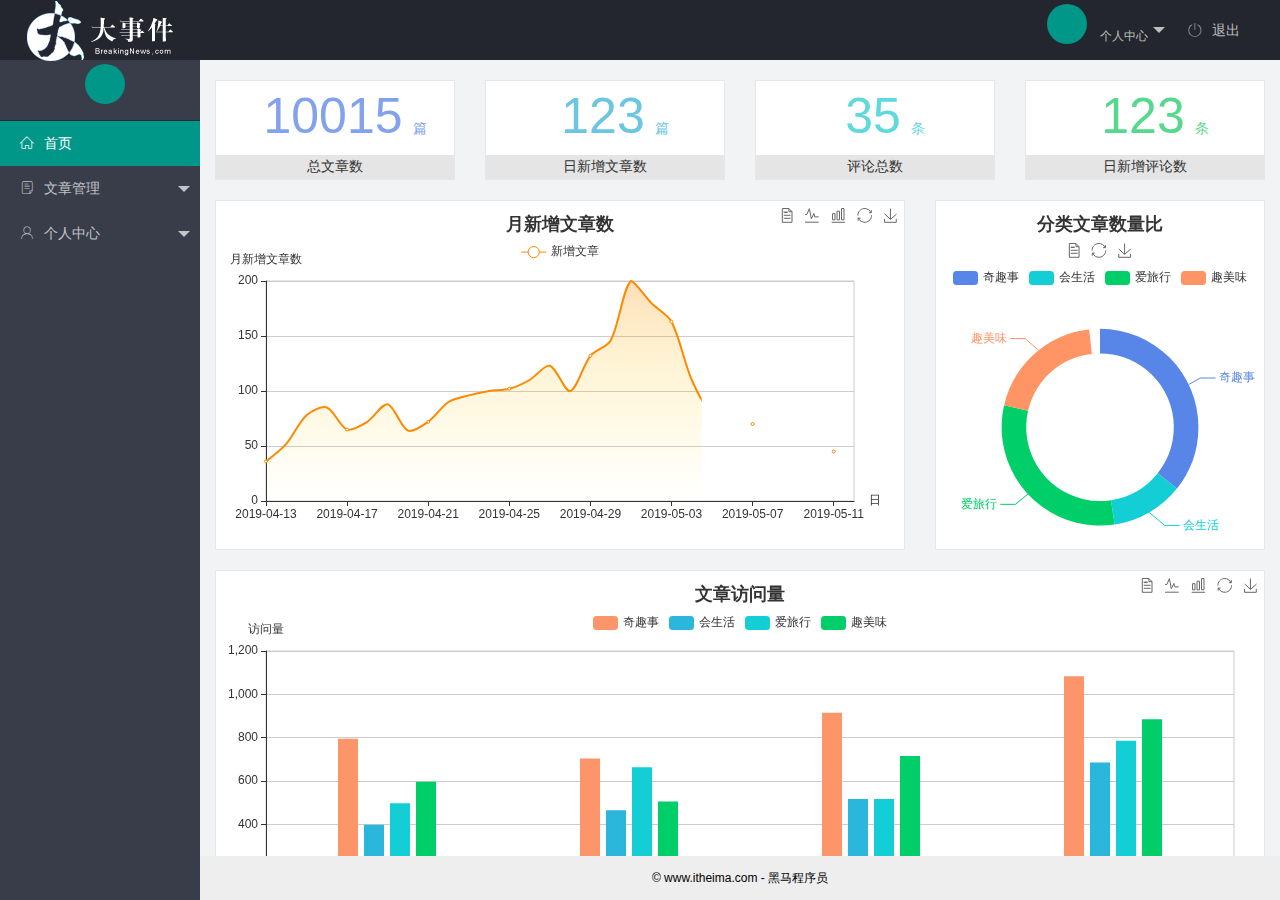
==== commit d4b81405: "完成个人中心模块" ====
--- a/index.html
+++ b/index.html
@@ -25,9 +25,9 @@
                         <img src="http://t.cn/RCzsdCq" class="layui-nav-img"> 个人中心
                     </a>
                     <dl class="layui-nav-child">
-                        <dd><a href="">基本资料</a></dd>
-                        <dd><a href="">更换头像</a></dd>
-                        <dd><a href="">重置密码</a></dd>
+                        <dd><a href="./user/user-info.html" target="fm">基本资料</a></dd>
+                        <dd><a href="./user/user-avatar.html" target="fm">更换头像</a></dd>
+                        <dd><a href="./user/user-repwd.html" target="fm">重置密码</a></dd>
 
                     </dl>
                 </li>
@@ -57,9 +57,9 @@
                     <li class="layui-nav-item">
                         <a href="javascript:;"><span class="iconfont icon-user"></span>个人中心</a>
                         <dl class="layui-nav-child">
-                            <dd><a href="javascript:;"><i class="layui-icon layui-icon-app"></i>基本资料</a></dd>
-                            <dd><a href="javascript:;"><i class="layui-icon layui-icon-app"></i>更换头像</a></dd>
-                            <dd><a href="javascript:;"><i class="layui-icon layui-icon-app"></i>重置密码</a></dd>
+                            <dd><a href="./user/user-info.html" target="fm"><i class="layui-icon layui-icon-app"></i>基本资料</a></dd>
+                            <dd><a href="./user/user-avatar.html" target="fm"><i class="layui-icon layui-icon-app"></i>更换头像</a></dd>
+                            <dd><a href="./user/user-repwd.html" target="fm"><i class="layui-icon layui-icon-app"></i>重置密码</a></dd>
 
                         </dl>
                     </li>
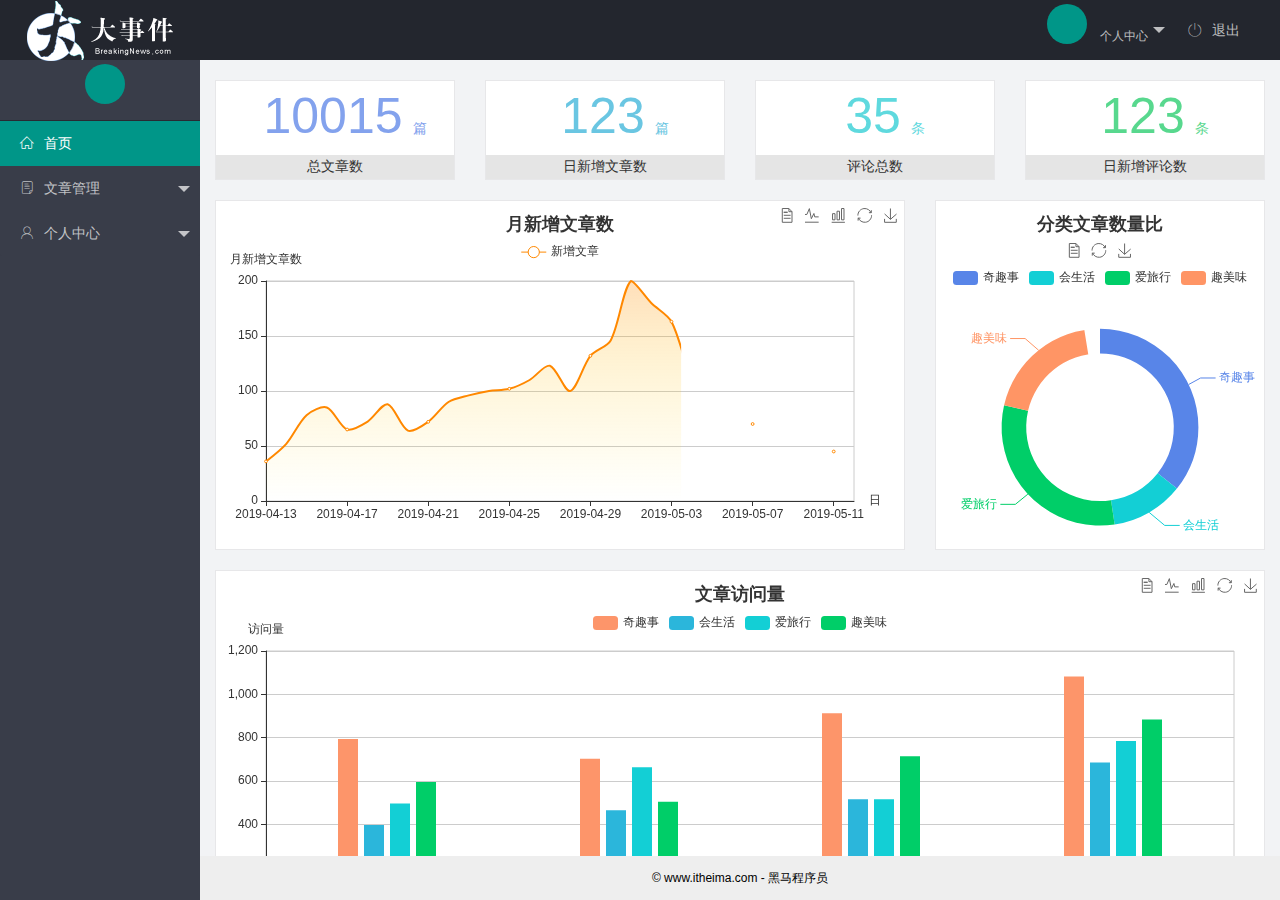
==== commit f36555d1: "完成了文章管理模块" ====
--- a/index.html
+++ b/index.html
@@ -48,9 +48,9 @@
                     <li class="layui-nav-item">
                         <a class="" href="javascript:;"><span class="iconfont icon-16"></span>文章管理</a>
                         <dl class="layui-nav-child">
-                            <dd><a href="javascript:;"><i class="layui-icon layui-icon-app"></i>文章列表</a></dd>
-                            <dd><a href="javascript:;"><i class="layui-icon layui-icon-app"></i>文章列表</a></dd>
-                            <dd><a href="javascript:;"><i class="layui-icon layui-icon-app"></i>发表文章</a></dd>
+                            <dd><a href="./article/article-cate.html" target="fm"><i class="layui-icon layui-icon-app"></i>文章类别</a></dd>
+                            <dd><a href="./article/article-list.html" target="fm"><i class="layui-icon layui-icon-app" id="artlist"></i>文章列表</a></dd>
+                            <dd><a href="./article/article-pub.html" target="fm"><i class="layui-icon layui-icon-app"></i>发表文章</a></dd>
 
                         </dl>
                     </li>
